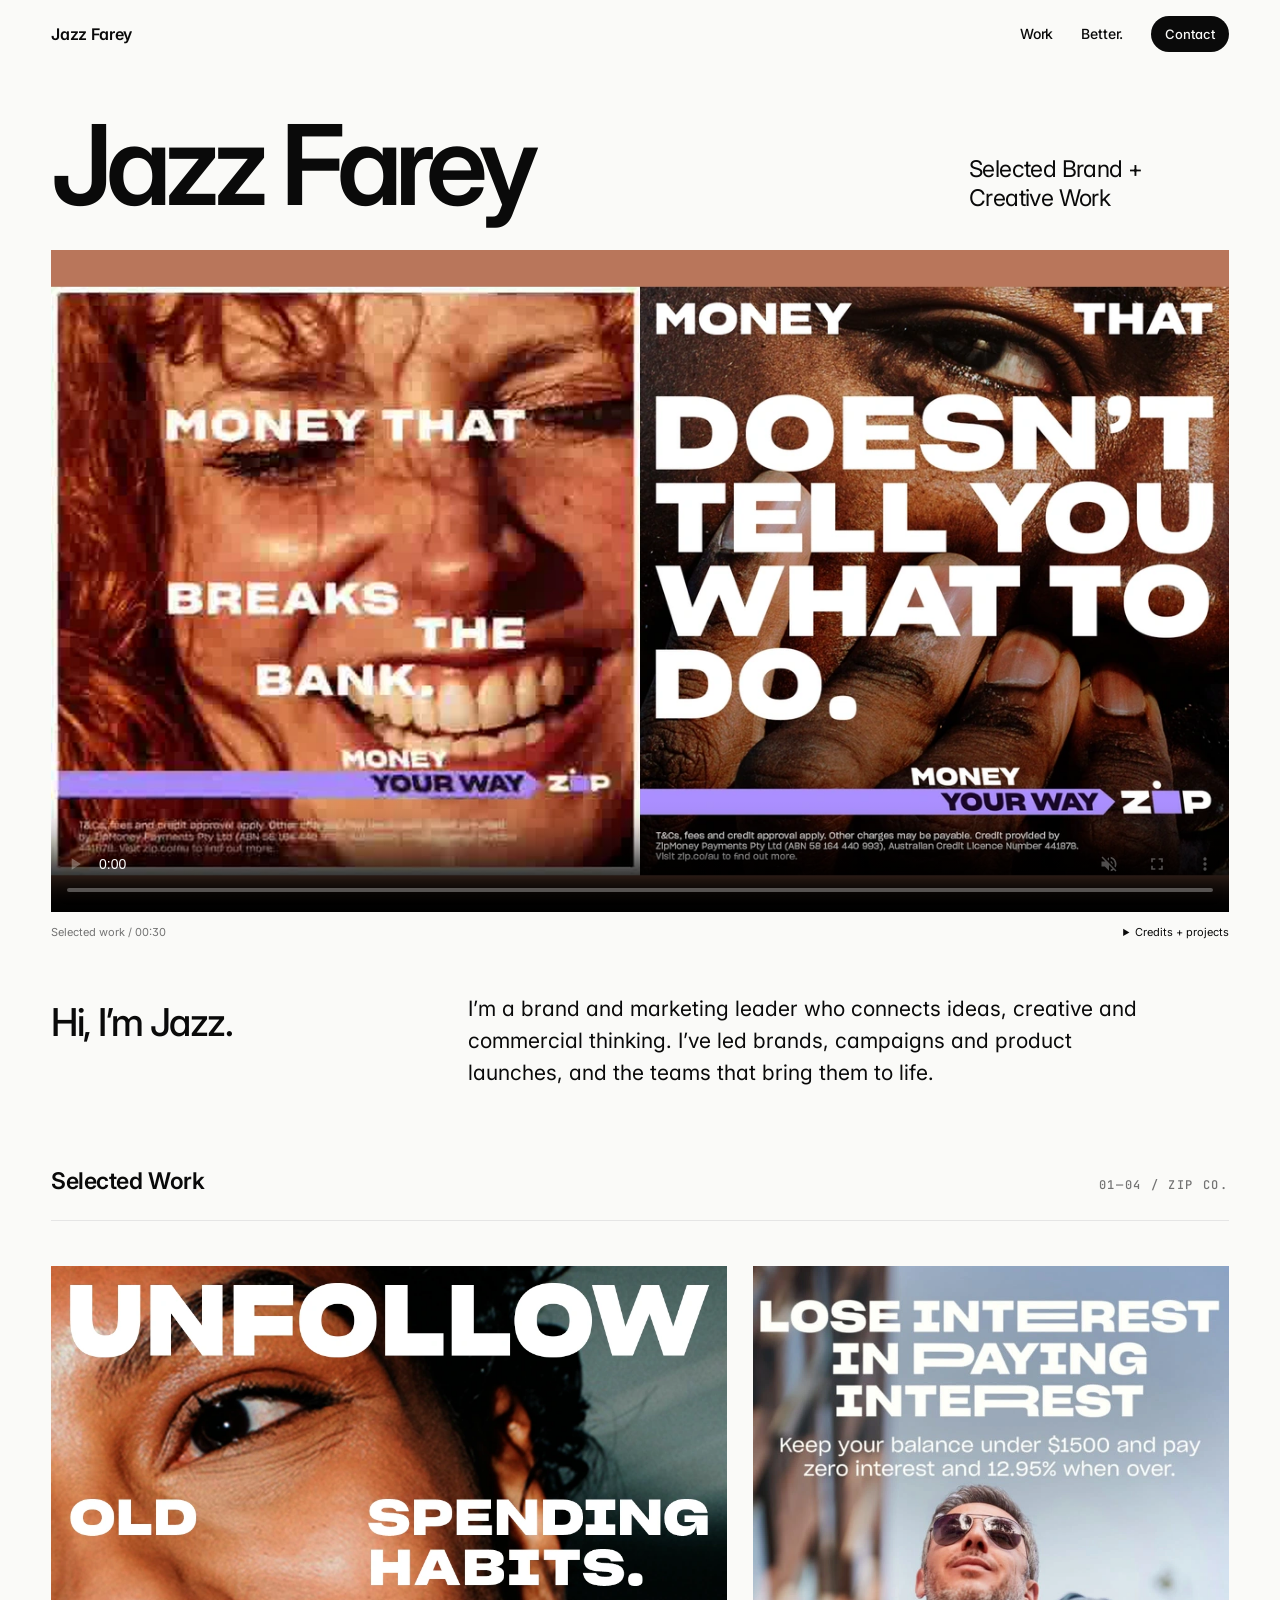
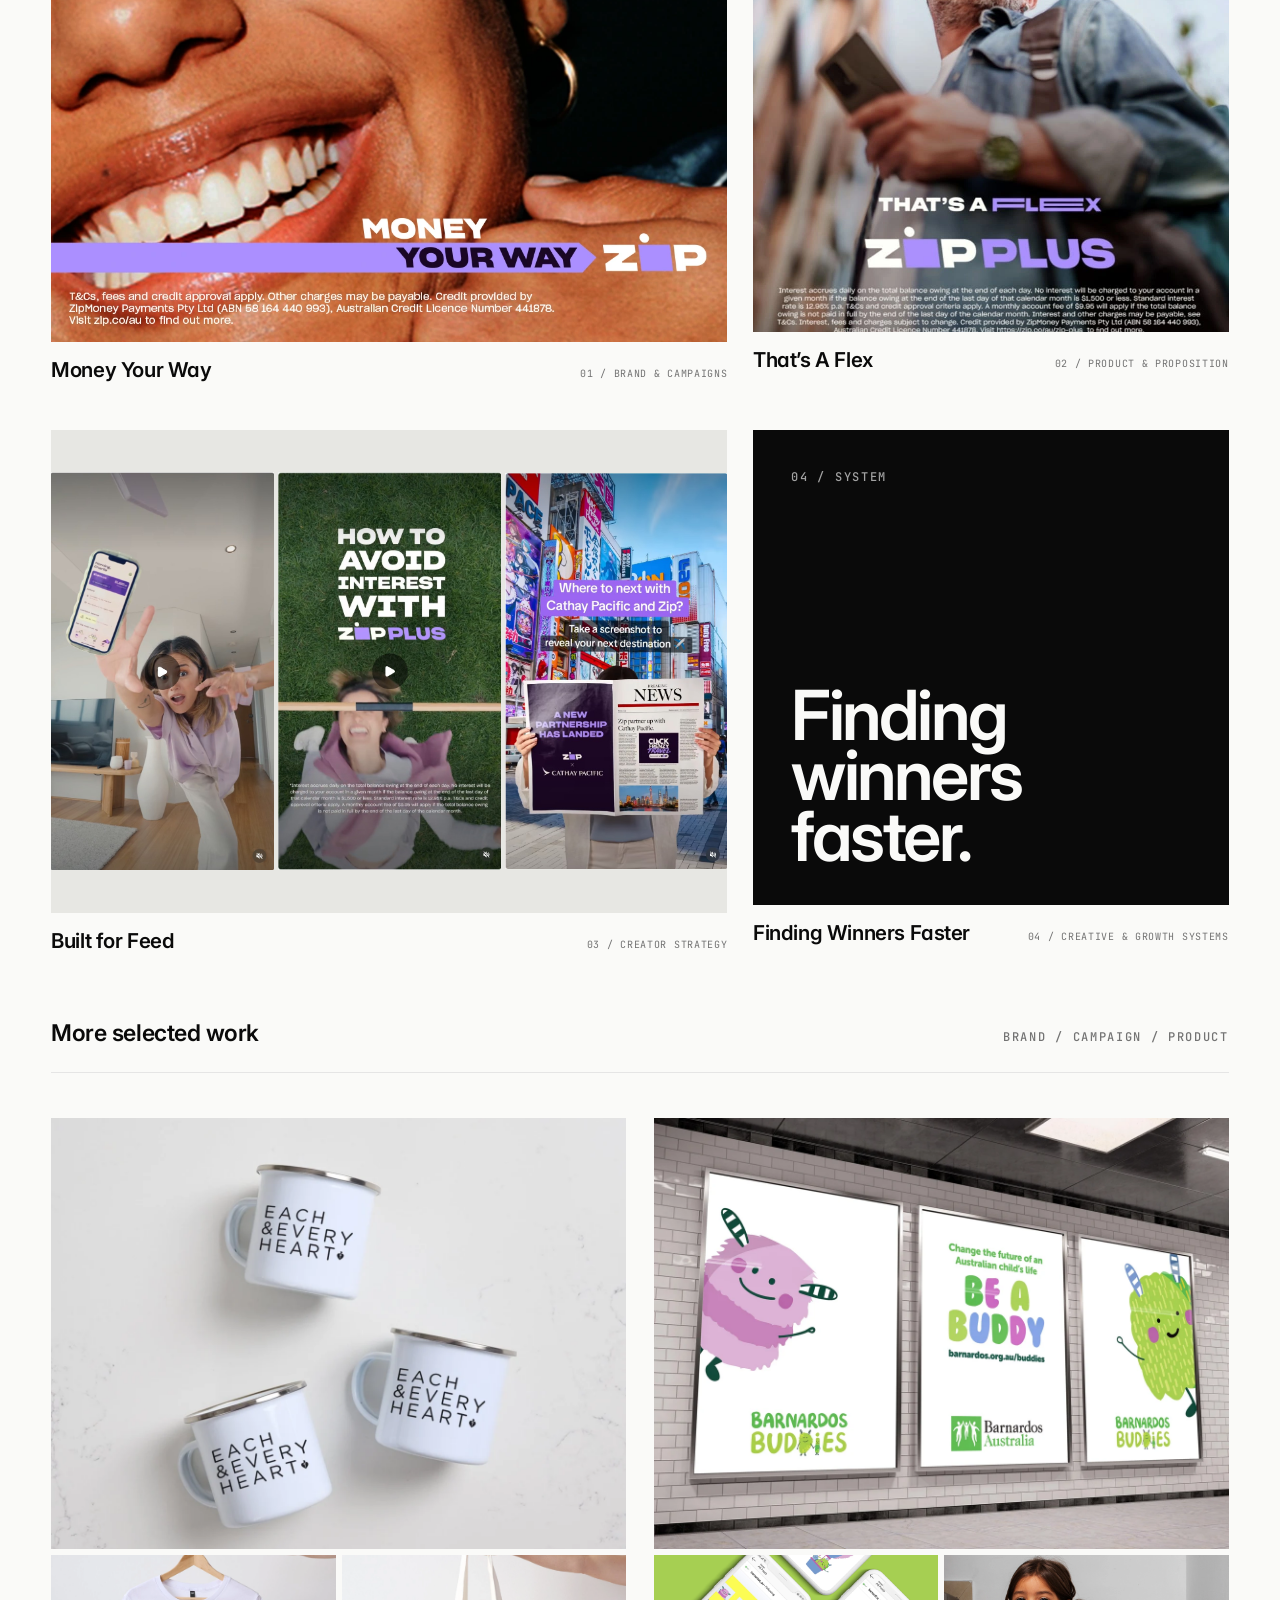
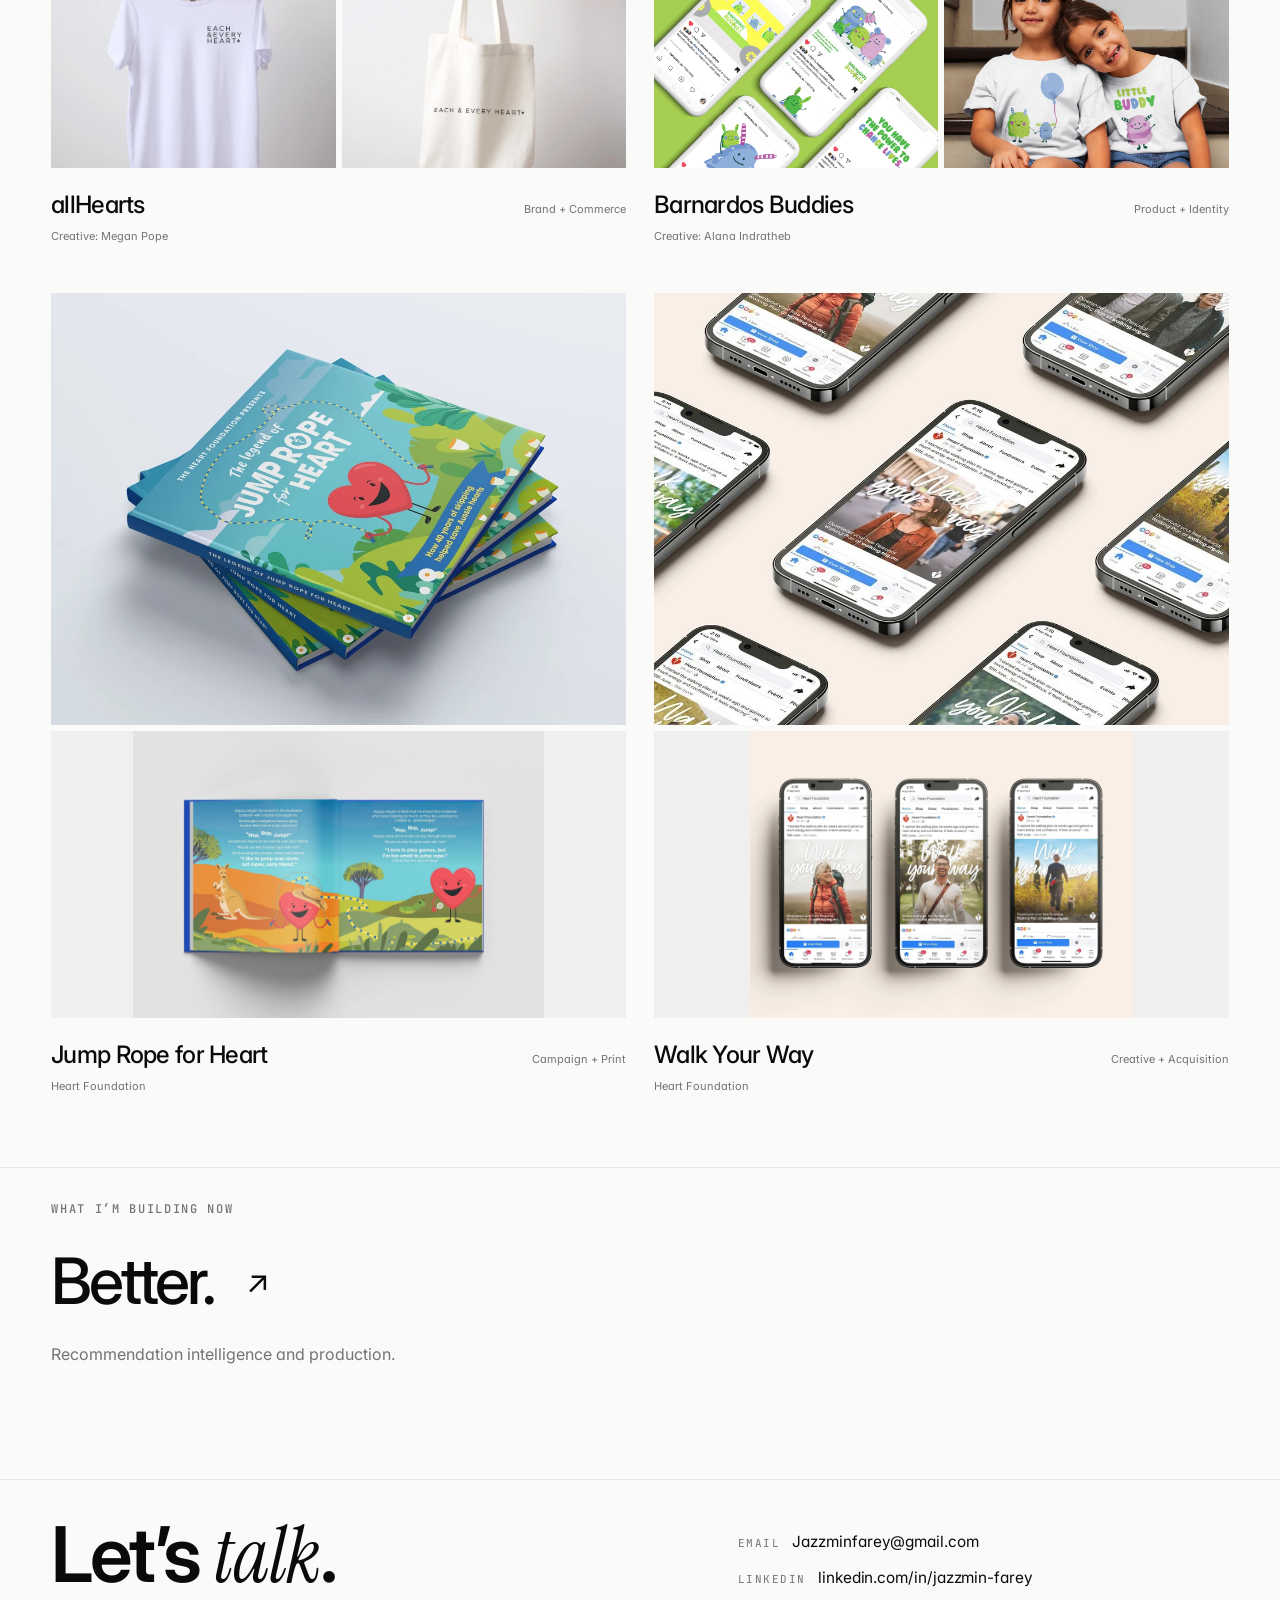
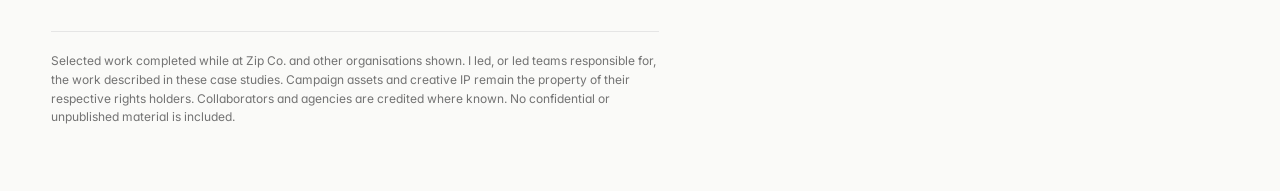
==== index.html @ b61ff28a "Restore image-rich portfolio and complete 30-cut creative reel" ====
<!DOCTYPE html>

<html lang="en">
<head>
<meta charset="utf-8"/>
<meta content="width=device-width, initial-scale=1" name="viewport"/>
<title>Jazz Farey · Selected Brand &amp; Creative Work</title>
<meta content="Selected work across brand, campaigns, creative and growth. Ideas, systems and economics, with product and proposition thinking at the centre." name="description"/>
<meta content="#FAFAF8" name="theme-color"/>
<!-- Open Graph / social sharing -->
<meta content="website" property="og:type"/>
<meta content="Jazz Farey · Selected Brand &amp; Creative Work" property="og:title"/>
<meta content="Selected work across brand, campaigns, creative and growth. Ideas, systems and economics, with product and proposition thinking at the centre." property="og:description"/>
<meta content="https://jazzminfarey.github.io/selected/Assets/social-preview.png" property="og:image"/>
<meta content="1200" property="og:image:width"/>
<meta content="630" property="og:image:height"/>
<meta content="Jazz Farey — Selected Brand + Creative Work. Ideas, systems and economics." property="og:image:alt"/>
<meta content="https://jazzminfarey.github.io/selected/" property="og:url"/>
<link href="https://jazzminfarey.github.io/selected/" rel="canonical"/>
<meta content="summary_large_image" name="twitter:card"/>
<meta content="Jazz Farey · Selected Brand &amp; Creative Work" name="twitter:title"/>
<meta content="Selected work across brand, campaigns, creative and growth. Ideas, systems and economics, with product and proposition thinking at the centre." name="twitter:description"/>
<meta content="https://jazzminfarey.github.io/selected/Assets/social-preview.png" name="twitter:image"/>
<!-- Favicon: minimal black dot, matches the hero dot above the name -->
<link href="data:image/svg+xml,%3Csvg xmlns='http://www.w3.org/2000/svg' viewBox='0 0 100 100'%3E%3Ccircle cx='50' cy='50' r='40' fill='%230A0A0A'/%3E%3C/svg%3E" rel="icon" type="image/svg+xml"/>
<link href="https://fonts.googleapis.com" rel="preconnect"/>
<link crossorigin="" href="https://fonts.gstatic.com" rel="preconnect"/>
<link href="styles/main.css" rel="stylesheet"/>
<link href="styles/home.css" rel="stylesheet"/>
</head>
<body class="home">
<a class="skip-link" href="#main">Skip to content</a>
<header class="nav" role="banner">
<div class="nav-inner">
<a aria-label="Jazz Farey home" class="brand" href="index.html">Jazz Farey</a>
<nav aria-label="Primary" class="nav-links">
<a href="index.html#work">Work</a>
<a href="index.html#building">Better.</a>
<a class="nav-cta" href="index.html#contact">Contact</a>
</nav>
</div>
</header>
<main id="main">
<!-- Identity, followed immediately by the campaign reel. -->
<section class="home-hero wrap">
<h1>Jazz Farey</h1>
<div class="home-intro">
<h2>Selected Brand + Creative Work</h2>
</div>
</section>
<section aria-label="Selected work showreel" class="motion-feature wrap">
<div class="reel-column"><video aria-describedby="reel-description" aria-label="Jazz Farey — 30-second brand and creative showreel" class="showreel" controls="" muted="" playsinline="" poster="Assets/reel/poster.webp" preload="metadata">
<source src="Assets/reel/jazz-farey-showreel.mp4" type="video/mp4"/>
<a href="Assets/reel/jazz-farey-showreel.mp4">Watch the showreel</a>
</video><div class="reel-foot"><span>Selected work / 00:30</span><details><summary>Credits + projects</summary><p id="reel-description">Zip: Money Your Way, That’s A Flex and creator work. allHearts. Barnardos Buddies. Jump Rope for Heart. Walk Your Way.</p><p>Zip / VML Australia / motion design and animation: Robert Pregardt-Paur. Additional Flex campaign source: Taylor Aranki. allHearts creative: Megan Pope. Barnardos Buddies creative: Alana Indratheb. Jump Rope and Walk Your Way: Heart Foundation teams.</p><p>My contribution varies by project, from leading the work and teams to supporting creative direction and production. </p></details></div></div>
</section><section aria-labelledby="about-title" class="about-short wrap"><h2 id="about-title">Hi, I’m Jazz.</h2><p>I’m a brand and marketing leader who connects ideas, creative and commercial thinking. I’ve led brands, campaigns and product launches, and the teams that bring them to life.</p></section>
<!-- ============== WORK SHOWCASE ============== -->
<section class="wrap section" id="work">
<div class="section-head reveal">
<h2>Selected Work</h2>
<span class="t-mono">01—04 / Zip Co.</span>
</div>
<div class="showcase">
<a aria-label="Money Your Way · case study" class="proj reveal span-7 money-tile" href="money-your-way.html">
<div class="proj-image"><img alt="Unfollow old spending habits — Money Your Way campaign" height="1080" loading="lazy" src="Assets/drive/money-0.webp" width="1080"/></div>
<div class="proj-foot">
<span class="t">Money Your Way</span>
<span class="meta">01 / Brand &amp; Campaigns</span>
</div>
</a>
<a aria-label="That's A Flex · case study" class="proj reveal span-5 flex-tile" href="thats-a-flex.html" style="--proj-pos: center 25%">
<div class="proj-image"><img alt="Lose interest in paying interest — That’s A Flex campaign" height="1367" loading="lazy" src="Assets/drive/flex-interest.webp" width="968"/></div>
<div class="proj-foot">
<span class="t">That’s A Flex</span>
<span class="meta">02 / Product &amp; Proposition</span>
</div>
</a>
<a aria-label="Built for Feed · case study" class="proj reveal span-7 feed-tile" href="built-for-feed.html">
<div class="proj-image creator-panels"><img src="Assets/Feed/1.jpg" alt="Zip creator demonstrates the app" loading="lazy" width="672" height="1201"/><img src="Assets/Feed/2.jpg" alt="Zip Plus creator campaign: how to avoid interest" loading="lazy" width="675" height="1206"/><img src="Assets/Feed/4.jpg" alt="Zip and Cathay Pacific creator travel campaign" loading="lazy" width="675" height="1201"/></div>
<div class="proj-foot">
<span class="t">Built for Feed</span>
<span class="meta">03 / Creator Strategy</span>
</div>
</a>
<a aria-label="Finding Winners Faster · case study" class="proj reveal span-5 system-tile" href="finding-winners-faster.html">
<div class="proj-image">
<div class="proj-typo">
<div class="t-mono" style="color:var(--muted-soft)">04 / System</div>
<div class="bigword">Finding<br/>winners<br/>faster.</div>

</div>
</div>
<div class="proj-foot">
<span class="t">Finding Winners Faster</span>
<span class="meta">04 / Creative &amp; Growth Systems</span>
</div>
</a>
</div>
</section>
<section aria-labelledby="earlier-title" class="earlier-work wrap"><div class="section-head"><h2 id="earlier-title">More selected work</h2><span class="t-mono">Brand / Campaign / Product</span></div><div class="earlier-grid"><article class="visual-work"><div class="earlier-image"><img alt="allHearts campaign work" height="1200" loading="lazy" src="Assets/work/allhearts.webp" width="1200"/></div><div class="supporting-work"><img src="Assets/earlier/allheartsecommerce-0.webp" alt="allHearts Every Heart shirt" loading="lazy" width="1417" height="1417"/><img src="Assets/earlier/allheartsecommerce-2.webp" alt="allHearts Every Heart tote" loading="lazy" width="1417" height="1417"/></div><div class="work-label"><h3>allHearts</h3><span>Brand + Commerce</span></div><p class="work-credit">Creative: Megan Pope</p></article><article class="visual-work"><div class="earlier-image"><img alt="Barnardos Buddies campaign work" height="900" loading="lazy" src="Assets/work/barnardos.webp" width="1200"/></div><div class="supporting-work"><img src="Assets/earlier/barnardosbuddies-1.webp" alt="Barnardos Buddies social campaign" loading="lazy" width="1800" height="1350"/><img src="Assets/earlier/barnardosbuddies-2.webp" alt="Barnardos Buddies campaign shirts" loading="lazy" width="1800" height="1350"/></div><div class="work-label"><h3>Barnardos Buddies</h3><span>Product + Identity</span></div><p class="work-credit">Creative: Alana Indratheb</p></article><article class="visual-work"><div class="earlier-image"><img alt="Jump Rope for Heart campaign work" height="840" loading="lazy" src="Assets/work/jump-rope.webp" width="1200"/></div><div class="supporting-work"><img src="Assets/earlier/death-by-xoko-65a7m-2.webp" alt="Jump Rope for Heart illustrated book spread" loading="lazy" width="1800" height="1260"/></div><div class="work-label"><h3>Jump Rope for Heart</h3><span>Campaign + Print</span></div><p class="work-credit">Heart Foundation</p></article><article class="visual-work"><div class="earlier-image"><img alt="Walk Your Way campaign work" height="750" loading="lazy" src="Assets/work/walk-your-way.webp" width="1000"/></div><div class="supporting-work"><img src="Assets/earlier/walkyourway-1.webp" alt="Walk Your Way social campaign executions" loading="lazy" width="1800" height="1350"/></div><div class="work-label"><h3>Walk Your Way</h3><span>Creative + Acquisition</span></div><p class="work-credit">Heart Foundation</p></article></div></section>
<section aria-labelledby="building-title" class="building-section wrap" id="building">
<p class="t-mono">What I’m building now</p>
<a href="better.html"><h2 id="building-title">Better.</h2><span aria-hidden="true">↗</span></a>
<p>Recommendation intelligence and production.</p>
</section>
</main>
<!-- ============== CONTACT ============== -->
<section class="contact wrap" id="contact">
<div class="contact-grid reveal">
<h2 class="contact-heading">Let’s <em class="serif">talk</em>.</h2>
<div>
<ul class="contact-links">
<li><span class="label">Email</span><a href="mailto:Jazzminfarey@gmail.com">Jazzminfarey@gmail.com</a></li>
<li><span class="label">LinkedIn</span><a href="https://www.linkedin.com/in/jazzmin-farey/" rel="noopener" target="_blank">linkedin.com/in/jazzmin-farey</a></li>
</ul>
</div>
</div>
<p class="contact-disclaimer">Selected work completed while at Zip Co. and other organisations shown. I led, or led teams responsible for, the work described in these case studies. Campaign assets and creative IP remain the property of their respective rights holders. Collaborators and agencies are credited where known. No confidential or unpublished material is included.</p>
</section>
<script defer="" src="scripts/main.js"></script>
<script defer="" src="scripts/home.js"></script>
</body>
</html>
---- styles/main.css ----
/* =========================================================
   JAZZ — SELECTED BRAND & CREATIVE WORK
   Style: Swiss Modernism 2.0 (B&W, asymmetric, mathematical)
   ========================================================= */

@import url('https://fonts.googleapis.com/css2?family=Inter:wght@300;400;500;600;700;800;900&family=Instrument+Serif:ital@0;1&family=JetBrains+Mono:wght@400;500&display=swap');

/* ----- TOKENS ----- */
:root {
  /* color — pure B&W system */
  --paper:        #FAFAF8;
  --ink:          #0A0A0A;
  --ink-soft:     #1F1F1F;
  --muted:        #737373;
  --muted-soft:   #A3A3A3;
  --hairline:     #0A0A0A;
  --divider:      #E5E5E5;
  --surface:      #F5F5F3;

  /* type */
  --sans: 'Inter', ui-sans-serif, system-ui, sans-serif;
  --serif: 'Instrument Serif', 'Times New Roman', serif;
  --mono: 'JetBrains Mono', ui-monospace, monospace;

  /* sizing — mathematical 8px base */
  --max:    1440px;
  --gutter: clamp(20px, 4vw, 56px);
  --section: clamp(56px, 8vw, 120px);
  --section-tight: clamp(36px, 5vw, 80px);

  /* type scale */
  --t-hero:  clamp(60px, 10vw, 176px);
  --t-h1:    clamp(44px, 6.5vw, 112px);
  --t-h2:    clamp(28px, 3.6vw, 56px);
  --t-h3:    clamp(20px, 1.8vw, 28px);
  --t-lead:  clamp(18px, 1.4vw, 22px);
  --t-body:  16px;
  --t-cap:   12px;

  /* motion */
  --ease: cubic-bezier(0.22, 1, 0.36, 1);
  --t-fast: 180ms;
  --t-med: 280ms;
}

/* ----- RESET ----- */
*, *::before, *::after { box-sizing: border-box; }
* { margin: 0; }
html { -webkit-text-size-adjust: 100%; scroll-behavior: smooth; }
@media (prefers-reduced-motion: reduce) { html { scroll-behavior: auto; } }
body {
  font-family: var(--sans);
  font-size: var(--t-body);
  line-height: 1.55;
  color: var(--ink);
  background: var(--paper);
  -webkit-font-smoothing: antialiased;
  text-rendering: optimizeLegibility;
  font-feature-settings: "ss01", "cv11";
  animation: pageFadeIn 380ms var(--ease) both;
}
@keyframes pageFadeIn {
  from { opacity: 0; transform: translateY(4px); }
  to   { opacity: 1; transform: none; }
}
/* Outbound page transition — applied by JS on internal nav clicks */
body.is-leaving { animation: pageFadeOut 220ms var(--ease) forwards; }
@keyframes pageFadeOut {
  from { opacity: 1; transform: translateY(0); }
  to   { opacity: 0; transform: translateY(-4px); }
}
/* Cross-document View Transitions for browsers that support it (Chrome/Edge).
   Browsers without support fall back to the JS-triggered .is-leaving class. */
@view-transition { navigation: auto; }
@media (prefers-reduced-motion: reduce) {
  body, body.is-leaving { animation: none; }
}

/* Skip to main — keyboard-only, slides into view on focus */
.skip-link {
  position: fixed;
  top: 8px;
  left: 8px;
  z-index: 200;
  background: var(--ink);
  color: var(--paper);
  padding: 10px 14px;
  font-family: var(--mono);
  font-size: 11px;
  letter-spacing: 0.14em;
  text-transform: uppercase;
  border-radius: 6px;
  transform: translateY(-150%);
  transition: transform var(--t-fast) var(--ease);
}
.skip-link:focus-visible { transform: translateY(0); outline: 0; }
img, video, picture { display: block; max-width: 100%; height: auto; }
a { color: inherit; text-decoration: none; }
button { font: inherit; color: inherit; background: none; border: 0; cursor: pointer; }
::selection { background: var(--ink); color: var(--paper); }

/* ----- LAYOUT ----- */
.wrap { max-width: var(--max); margin: 0 auto; padding-inline: var(--gutter); }
.section { padding-block: var(--section); }
.section-sm { padding-block: var(--section-tight); }

.grid12 { display: grid; grid-template-columns: repeat(12, 1fr); gap: clamp(16px, 2vw, 32px); }
@media (max-width: 760px) { .grid12 { grid-template-columns: repeat(6, 1fr); } }

/* ----- TYPE ----- */
.t-hero {
  font-size: var(--t-hero);
  line-height: 0.86;
  letter-spacing: -0.045em;
  font-weight: 600;
  color: var(--ink);
}
.t-h1 {
  font-size: var(--t-h1);
  line-height: 0.9;
  letter-spacing: -0.04em;
  font-weight: 600;
}
.t-h2 {
  font-size: var(--t-h2);
  line-height: 1;
  letter-spacing: -0.03em;
  font-weight: 600;
}
.t-h3 {
  font-size: var(--t-h3);
  line-height: 1.2;
  letter-spacing: -0.02em;
  font-weight: 600;
}
.t-lead {
  font-size: var(--t-lead);
  line-height: 1.45;
  letter-spacing: -0.01em;
  font-weight: 400;
  color: var(--ink-soft);
  max-width: 32ch;
}
.t-body { font-size: var(--t-body); line-height: 1.55; color: var(--ink-soft); }
.t-body-lg { font-size: 18px; line-height: 1.5; color: var(--ink-soft); max-width: 56ch; }
.t-mono {
  font-family: var(--mono);
  font-size: var(--t-cap);
  text-transform: uppercase;
  letter-spacing: 0.14em;
  font-weight: 500;
  color: var(--muted);
}

/* italic class — used sparingly for actual emphasis */
em.serif, .t-italic {
  font-family: var(--serif);
  font-style: italic;
  font-weight: 400;
  letter-spacing: -0.005em;
  color: inherit;
}

.muted { color: var(--muted); }
.ink   { color: var(--ink); }

/* ----- TOP NAV ----- */
.nav {
  position: fixed; top: 0; left: 0; right: 0;
  z-index: 100;
  padding-block: 16px;
  background: color-mix(in oklab, var(--paper) 88%, transparent);
  backdrop-filter: saturate(140%) blur(8px);
  -webkit-backdrop-filter: saturate(140%) blur(8px);
  border-bottom: 1px solid transparent;
  transition: border-color var(--t-fast) var(--ease);
}
.nav.is-scrolled { border-bottom-color: var(--divider); }
.nav-inner {
  display: flex; align-items: center; justify-content: space-between;
  max-width: var(--max);
  margin: 0 auto;
  padding-inline: var(--gutter);
}
.brand {
  font-family: var(--sans);
  font-weight: 600;
  font-size: 16px;
  letter-spacing: -0.02em;
}
.nav-links { display: flex; gap: 28px; align-items: center; }
.nav-links a {
  font-size: 14px;
  font-weight: 500;
  letter-spacing: -0.01em;
  position: relative;
  padding-block: 4px;
  color: var(--ink);
}
.nav-links a::after {
  content: ""; position: absolute; left: 0; right: 0; bottom: 0;
  height: 1px; background: var(--ink);
  transform: scaleX(0); transform-origin: left;
  transition: transform var(--t-fast) var(--ease);
}
.nav-links a:hover::after,
.nav-links a[aria-current="page"]::after { transform: scaleX(1); }
.nav-links .nav-cta {
  font-family: var(--sans);
  font-size: 13px;
  font-weight: 500;
  letter-spacing: -0.005em;
  text-transform: none;
  background: var(--ink);
  color: var(--paper);
  border: 0;
  padding: 8px 14px;
  border-radius: 999px;
  transition: background var(--t-fast) var(--ease), transform var(--t-fast) var(--ease);
}
.nav-cta:hover { background: var(--ink-soft); transform: translateY(-1px); }
.nav-cta::after { display: none; }

@media (max-width: 760px) {
  .nav { padding-block: 12px; }
  .nav-inner { padding-inline: 16px; }
  .brand { font-size: 14px; }
  .nav-links {
    gap: 12px 14px;
    flex-wrap: wrap;
    justify-content: flex-end;
  }
  .nav-links a:not(.nav-cta) {
    font-size: 12px;
    padding-block: 2px;
  }
  .nav-cta { padding: 6px 12px; font-size: 12px; }
}

/* ----- HOMEPAGE HERO — centered, identity-led ----- */
.hero-centered {
  position: relative;
  min-height: 82vh;
  display: flex;
  flex-direction: column;
  align-items: center;
  padding-inline: var(--gutter);
  padding-top: clamp(120px, 18vh, 180px);
  padding-bottom: clamp(28px, 4vw, 48px);
  text-align: center;
  max-width: var(--max);
  margin: 0 auto;
}
.hero-scroll-cue {
  /* Sits naturally at the bottom of the hero column — never overlaps copy. */
  margin-top: clamp(40px, 6vw, 72px);
  font-family: var(--mono);
  font-size: 10px;
  letter-spacing: 0.2em;
  text-transform: uppercase;
  color: var(--muted);
  display: flex;
  flex-direction: column;
  align-items: center;
  gap: 8px;
  text-decoration: none;
  cursor: pointer;
  padding: 8px 12px;
  transition: color var(--t-fast) var(--ease);
}
.hero-scroll-cue:hover { color: var(--ink); }
.hero-scroll-cue::after {
  content: "";
  width: 1px;
  height: 26px;
  background: var(--ink);
  opacity: 0.35;
  animation: scroll-pulse 1.8s ease-in-out infinite;
  transform-origin: top;
}
.hero-scroll-cue:hover::after { animation-duration: 1.2s; opacity: 0.55; }
@keyframes scroll-pulse {
  0%, 100% { transform: scaleY(0.35); opacity: 0.2; }
  50% { transform: scaleY(1); opacity: 0.5; }
}
@media (prefers-reduced-motion: reduce) {
  .hero-scroll-cue::after { animation: none; transform: scaleY(0.6); }
}
.hero-name-block {
  flex: 1;
  width: 100%;
  display: flex;
  flex-direction: column;
  align-items: center;
  justify-content: center;
}
.hero-dot {
  width: 8px; height: 8px;
  background: var(--ink);
  border-radius: 999px;
  margin-bottom: clamp(20px, 3vw, 32px);
  animation: dot-breathe 3.4s ease-in-out infinite;
}
@keyframes dot-breathe {
  0%, 100% { transform: scale(1); opacity: 1; }
  50%      { transform: scale(1.45); opacity: 0.55; }
}
@media (prefers-reduced-motion: reduce) {
  .hero-dot { animation: none; }
}
.hero-name {
  font-size: clamp(56px, 16vw, 280px);
  line-height: 0.86;
  letter-spacing: -0.05em;
  font-weight: 600;
  color: var(--ink);
  width: 100%;
}
.hero-copy {
  width: 100%;
  max-width: 44ch;
  margin: clamp(28px, 5vw, 56px) auto 0;
  display: flex;
  flex-direction: column;
  gap: 0.55em;
}
.hero-copy p {
  font-size: clamp(17px, 1.4vw, 20px);
  line-height: 1.5;
  color: var(--ink-soft);
  font-weight: 400;
  letter-spacing: -0.005em;
}
.hero-copy em.serif {
  font-family: var(--serif);
  font-style: italic;
  font-weight: 400;
  letter-spacing: 0;
  color: var(--ink);
}

/* ----- WORK SHOWCASE (asymmetric, deliberate spans) ----- */
.section-head {
  display: flex;
  align-items: baseline;
  justify-content: space-between;
  gap: 24px;
  padding-bottom: 20px;
  border-bottom: 1px solid var(--divider);
  margin-bottom: clamp(28px, 3.5vw, 48px);
}
.section-head h2 {
  font-size: var(--t-h3);
  font-weight: 600;
  letter-spacing: -0.02em;
}

.showcase {
  display: grid;
  grid-template-columns: repeat(12, 1fr);
  gap: clamp(28px, 3.5vw, 56px) clamp(16px, 2vw, 32px);
}
.showcase .proj { grid-column: span 12; }
@media (min-width: 760px) {
  .showcase .proj.span-7 { grid-column: span 7; }
  .showcase .proj.span-5 { grid-column: span 5; }
}

.proj {
  display: block;
  text-decoration: none;
  color: inherit;
}
.proj-image {
  /* Standardised container: landscape 4/3 — keeps the showcase grid uniform
     and reads as deliberate editorial composition. Per-card escape hatches
     via --proj-aspect, --proj-fit, --proj-pos on the .proj element for cards
     whose source ratio would otherwise crop critical edge content. */
  display: block;
  width: 100%;
  overflow: hidden;
  position: relative;
  aspect-ratio: var(--proj-aspect, 4 / 3);
  background: var(--surface); /* LQIP / letterbox tone */
}
.proj-image img {
  display: block;
  width: 100%;
  height: 100%;
  object-fit: var(--proj-fit, cover);
  object-position: var(--proj-pos, center);
  transition: transform 600ms var(--ease), filter 600ms var(--ease);
}
.proj:hover .proj-image img,
.proj:focus-visible .proj-image img {
  transform: scale(1.04);
  filter: brightness(0.96);
}

/* typographic block when no image (used for Finding Winners) */
.proj-typo {
  width: 100%;
  height: 100%;
  background: var(--ink);
  color: var(--paper);
  padding: clamp(28px, 3vw, 56px);
  display: flex;
  flex-direction: column;
  justify-content: space-between;
  position: relative;
  overflow: hidden;
}
.proj-typo .bigword {
  font-size: clamp(40px, 7vw, 128px);
  line-height: 0.88;
  letter-spacing: -0.04em;
  font-weight: 600;
  color: var(--paper);
  transition: transform 600ms var(--ease);
}
.proj-typo .stat {
  font-family: var(--mono);
  font-size: 12px;
  letter-spacing: 0.14em;
  text-transform: uppercase;
  color: var(--muted-soft);
  transition: color 400ms var(--ease);
}
.proj:hover .proj-typo .bigword,
.proj:focus-visible .proj-typo .bigword { transform: translateY(-6px); }
.proj:hover .proj-typo .stat,
.proj:focus-visible .proj-typo .stat { color: var(--paper); }

.proj-foot {
  margin-top: clamp(14px, 1.4vw, 20px);
  display: flex;
  align-items: baseline;
  justify-content: space-between;
  gap: 16px;
}
.proj-foot .t {
  font-size: clamp(18px, 1.6vw, 24px);
  font-weight: 600;
  letter-spacing: -0.02em;
  line-height: 1.15;
  display: inline-flex;
  align-items: baseline;
  gap: 10px;
  transition: transform 320ms var(--ease);
}
.proj-foot .t::after {
  content: "\2192"; /* → */
  display: inline-block;
  font-weight: 400;
  opacity: 0;
  transform: translateX(-6px);
  transition: opacity 320ms var(--ease), transform 320ms var(--ease);
}
.proj:hover .proj-foot .t,
.proj:focus-visible .proj-foot .t { transform: translateX(2px); }
.proj:hover .proj-foot .t::after,
.proj:focus-visible .proj-foot .t::after { opacity: 1; transform: translateX(0); }
.proj-foot .meta { font-family: var(--mono); font-size: 11px; text-transform: uppercase; letter-spacing: 0.14em; color: var(--muted); }

/* ----- BELIEFS ----- */
.beliefs {
  border-top: 1px solid var(--divider);
  list-style: none;
  padding: 0;
}
.belief {
  display: grid;
  grid-template-columns: 64px 1fr;
  gap: clamp(16px, 3vw, 40px);
  padding: clamp(24px, 3vw, 40px) 0;
  border-bottom: 1px solid var(--divider);
  align-items: baseline;
}
.belief .n {
  font-family: var(--mono);
  font-size: 12px;
  letter-spacing: 0.14em;
  color: var(--muted);
  padding-top: 6px;
}
.belief p {
  font-size: clamp(22px, 3vw, 40px);
  line-height: 1.15;
  letter-spacing: -0.025em;
  font-weight: 500;
  color: var(--ink);
  max-width: 24ch;
}
.belief p em {
  font-family: var(--serif);
  font-style: italic;
  font-weight: 400;
}

/* ----- CALLOUT (Better.) ----- */
.callout {
  border-top: 1px solid var(--divider);
  border-bottom: 1px solid var(--divider);
  padding-block: clamp(48px, 7vw, 96px);
  display: grid;
  gap: clamp(24px, 4vw, 56px);
  grid-template-columns: 1fr;
  align-items: end;
}
@media (min-width: 900px) {
  .callout { grid-template-columns: 1.1fr 1fr; }
}
.callout h3 {
  font-size: clamp(48px, 7vw, 120px);
  letter-spacing: -0.045em;
  font-weight: 600;
  line-height: 0.88;
}
.callout p { font-size: clamp(17px, 1.4vw, 20px); line-height: 1.45; color: var(--ink-soft); max-width: 38ch; }

/* ----- CHIPS / CAPABILITIES ----- */
.chip-row { display: flex; flex-wrap: wrap; gap: 8px 10px; }
.chip {
  font-family: var(--mono);
  font-size: 12px;
  text-transform: uppercase;
  letter-spacing: 0.12em;
  padding: 8px 14px;
  border: 1px solid var(--ink);
  border-radius: 999px;
  background: transparent;
  transition: background var(--t-fast) var(--ease), color var(--t-fast) var(--ease);
}
.chip:hover { background: var(--ink); color: var(--paper); }

/* ----- CONTACT (replaces heavy footer grid) ----- */
.contact {
  border-top: 1px solid var(--divider);
  padding-block: clamp(40px, 5vw, 72px);
  margin-top: clamp(40px, 6vw, 64px);
}
.contact-grid {
  display: grid;
  grid-template-columns: 1fr;
  gap: clamp(28px, 4vw, 48px);
}
@media (min-width: 900px) {
  .contact-grid { grid-template-columns: minmax(0, 1.3fr) minmax(0, 1fr); align-items: end; }
}
.contact-heading {
  font-size: clamp(40px, 6vw, 88px);
  font-weight: 600;
  letter-spacing: -0.04em;
  line-height: 0.92;
  color: var(--ink);
}
.contact-heading em.serif {
  font-family: var(--serif);
  font-style: italic;
  font-weight: 400;
  letter-spacing: -0.01em;
}
.contact-body {
  font-size: clamp(16px, 1.4vw, 19px);
  line-height: 1.5;
  color: var(--ink-soft);
  max-width: 38ch;
  margin-bottom: clamp(20px, 2.5vw, 28px);
}
.contact-links {
  list-style: none;
  padding: 0;
  display: grid;
  gap: 8px;
}
.contact-links a {
  font-size: clamp(15px, 1.2vw, 17px);
  letter-spacing: -0.005em;
  color: var(--ink);
  display: inline-block;
  padding-block: 2px;
  position: relative;
}
.contact-links a::after {
  content: ""; position: absolute; left: 0; right: 0; bottom: 0;
  height: 1px; background: currentColor;
  transform: scaleX(0); transform-origin: left;
  transition: transform var(--t-fast) var(--ease);
}
.contact-links a:hover::after { transform: scaleX(1); }
.contact-links .label {
  font-family: var(--mono);
  font-size: 11px;
  text-transform: uppercase;
  letter-spacing: 0.14em;
  color: var(--muted);
  margin-right: 12px;
}
.contact-disclaimer {
  margin-top: clamp(28px, 4vw, 40px);
  padding-top: 20px;
  border-top: 1px solid var(--divider);
  font-size: 12px;
  line-height: 1.55;
  color: var(--muted);
  max-width: 76ch;
}
.contact-bottom {
  margin-top: 24px;
  display: flex; justify-content: space-between; gap: 16px; flex-wrap: wrap;
  font-family: var(--mono); font-size: 11px; text-transform: uppercase; letter-spacing: 0.14em;
  color: var(--muted);
}

/* ----- FOOTER (legacy - kept for any straggler pages) ----- */
.footer {
  border-top: 1px solid var(--divider);
  padding-block: clamp(56px, 8vw, 96px);
  margin-top: clamp(64px, 10vw, 128px);
}
.footer-big {
  font-size: clamp(48px, 9vw, 160px);
  font-weight: 600;
  letter-spacing: -0.045em;
  line-height: 0.86;
  margin-bottom: clamp(40px, 6vw, 72px);
}
.footer-big a {
  display: inline-block;
  position: relative;
}
.footer-big a::after {
  content: "";
  position: absolute;
  left: 0; right: 0; bottom: -4px;
  height: 2px;
  background: var(--ink);
  transform: scaleX(0); transform-origin: left;
  transition: transform 400ms var(--ease);
}
.footer-big a:hover::after { transform: scaleX(1); }
.footer-grid {
  display: grid;
  gap: 32px 24px;
  grid-template-columns: 1fr;
}
@media (min-width: 760px) { .footer-grid { grid-template-columns: repeat(4, 1fr); } }
.footer h4 {
  font-family: var(--mono); font-size: 11px; text-transform: uppercase; letter-spacing: 0.16em;
  color: var(--muted); margin-bottom: 12px; font-weight: 500;
}
.footer ul { list-style: none; padding: 0; }
.footer li { padding: 4px 0; }
.footer a { font-size: 15px; }
.footer a:hover { text-decoration: underline; text-underline-offset: 4px; }
.footer-disclaimer {
  margin-top: clamp(40px, 6vw, 64px);
  padding-top: 24px;
  border-top: 1px solid var(--divider);
  font-size: 12px;
  line-height: 1.55;
  color: var(--muted);
  max-width: 70ch;
}
.footer-bottom {
  margin-top: clamp(28px, 4vw, 40px);
  display: flex; justify-content: space-between; gap: 16px; flex-wrap: wrap;
  font-family: var(--mono); font-size: 11px; text-transform: uppercase; letter-spacing: 0.14em;
  color: var(--muted);
  padding-top: 24px;
  border-top: 1px solid var(--divider);
}

/* =========================================================
   PROJECT PAGE — universal 2-col head, no boxes
   ========================================================= */
.project-head {
  padding-top: clamp(96px, 12vh, 120px);
  padding-bottom: clamp(28px, 3.5vw, 48px);
  display: grid;
  grid-template-columns: 1fr;
  gap: clamp(28px, 4vw, 48px);
}
@media (min-width: 900px) {
  .project-head { grid-template-columns: minmax(0, 1.4fr) minmax(0, 1fr); align-items: start; }
}

.project-title {
  font-size: var(--t-h1);
  line-height: 0.92;
  letter-spacing: -0.04em;
  font-weight: 600;
  margin-bottom: clamp(24px, 3vw, 40px);
}
.project-lead {
  font-size: clamp(20px, 2vw, 28px);
  line-height: 1.35;
  letter-spacing: -0.02em;
  color: var(--ink-soft);
  max-width: 32ch;
  margin-bottom: clamp(32px, 5vw, 56px);
  font-weight: 400;
}

/* hooks within project head */
.hooks {
  list-style: none;
  padding: 0;
  border-top: 1px solid var(--divider);
}
.hooks li {
  padding: clamp(14px, 1.6vw, 22px) 0;
  border-bottom: 1px solid var(--divider);
  display: grid;
  grid-template-columns: 32px 1fr;
  gap: 16px;
  align-items: baseline;
}
.hooks .n {
  font-family: var(--mono);
  font-size: 11px;
  letter-spacing: 0.14em;
  color: var(--muted);
  padding-top: 4px;
}
.hooks p {
  font-size: clamp(20px, 2.4vw, 32px);
  line-height: 1.2;
  letter-spacing: -0.025em;
  font-weight: 500;
  color: var(--ink);
}

/* meta column (right) */
.project-meta {
  display: grid;
  gap: clamp(20px, 2.5vw, 32px);
  align-content: start;
}
@media (min-width: 900px) {
  .project-meta { position: sticky; top: 96px; }
}
.project-meta .row { display: grid; gap: 6px; }
.project-meta .label {
  font-family: var(--mono); font-size: 11px; text-transform: uppercase; letter-spacing: 0.14em;
  color: var(--muted);
}
.project-meta .v {
  font-size: 17px; line-height: 1.35; color: var(--ink); font-weight: 500; letter-spacing: -0.01em;
}
.project-meta .v.small { font-size: 15px; font-weight: 400; color: var(--ink-soft); }

/* full-bleed image / gallery */
.full-bleed {
  width: 100vw;
  margin-left: calc(50% - 50vw);
}
.full-bleed img { width: 100%; height: auto; display: block; }

.proj-gallery {
  display: grid;
  gap: clamp(8px, 1vw, 16px);
  grid-template-columns: repeat(12, 1fr);
}
.proj-gallery > * { grid-column: span 12; }
.proj-gallery .col-6 { grid-column: span 12; }
.proj-gallery .col-7 { grid-column: span 12; }
.proj-gallery .col-5 { grid-column: span 12; }
@media (min-width: 760px) {
  .proj-gallery .col-6 { grid-column: span 6; }
  .proj-gallery .col-7 { grid-column: span 7; }
  .proj-gallery .col-5 { grid-column: span 5; }
}
.proj-gallery img { width: 100%; height: auto; display: block; background: var(--surface); }

/* supporting content blocks (no boxes, just type + spacing) */
.proj-block {
  padding-block: clamp(28px, 3.5vw, 48px);
}
.proj-block .label { margin-bottom: clamp(20px, 2.5vw, 32px); }
.proj-block .h-mid {
  font-size: clamp(28px, 4vw, 56px);
  letter-spacing: -0.03em;
  line-height: 1.05;
  font-weight: 500;
  max-width: 24ch;
}
.proj-split {
  display: grid;
  grid-template-columns: 1fr;
  gap: clamp(32px, 5vw, 64px);
}
@media (min-width: 900px) {
  .proj-split { grid-template-columns: minmax(0, 1.2fr) minmax(0, 1fr); align-items: start; }
}

.bullets { list-style: none; padding: 0; display: grid; gap: 12px; }
.bullets li {
  font-size: clamp(18px, 1.6vw, 22px);
  line-height: 1.45;
  letter-spacing: -0.01em;
  color: var(--ink-soft);
  padding-left: 24px;
  position: relative;
}
.bullets li::before {
  content: "";
  position: absolute;
  left: 0; top: 0.65em;
  width: 12px; height: 1px;
  background: var(--ink);
}

/* =========================================================
   EMBEDS — responsive iframe wrappers (kept for FB embed
   on That's A Flex)
   ========================================================= */
.embed-9-16 {
  position: relative;
  width: 100%;
  max-width: 380px;
  aspect-ratio: 9 / 16;
  overflow: hidden;
  background: #f4f4f4;
  border: 1px solid var(--divider);
  border-radius: 14px;
}
.embed-9-16 iframe {
  position: absolute;
  inset: 0;
  width: 100%;
  height: 100%;
  border: 0;
  display: block;
}

/* =========================================================
   REELS FEED — vertical stack of iframe embeds, one per row
   ========================================================= */
.reels-feed {
  display: flex;
  flex-direction: column;
  align-items: center;
  gap: clamp(16px, 2.5vw, 28px);
}
.reel-item {
  display: flex;
  flex-direction: column;
  width: 100%;
  max-width: 460px;
  gap: 8px;
}
.reel-frame {
  position: relative;
  width: 100%;
  aspect-ratio: 9 / 16;
  overflow: hidden;
  background: #f4f4f4;
}
.reel-frame iframe {
  position: absolute;
  inset: 0;
  width: 100%;
  height: 100%;
  border: 0;
  display: block;
}

/* Poster fallback for reels whose embed iframe renders empty
   (e.g. older C-prefix Instagram reels that now require login).
   Behaves like a video tile: still frame + play indicator, click opens
   the reel on the source platform. */
.reel-poster {
  position: absolute;
  inset: 0;
  display: block;
  overflow: hidden;
  cursor: pointer;
  text-decoration: none;
}
.reel-poster img {
  width: 100%;
  height: 100%;
  object-fit: cover;
  display: block;
  transition: transform 600ms var(--ease), filter 600ms var(--ease);
}
.reel-poster:hover img,
.reel-poster:focus-visible img { transform: scale(1.04); filter: brightness(0.92); }
.reel-poster::before {
  content: "";
  position: absolute;
  inset: 50% auto auto 50%;
  width: 56px; height: 56px;
  margin: -28px 0 0 -28px;
  background: rgba(10,10,10,0.55);
  border-radius: 999px;
  -webkit-backdrop-filter: blur(6px);
  backdrop-filter: blur(6px);
  transition: background var(--t-fast) var(--ease), transform var(--t-fast) var(--ease);
}
.reel-poster::after {
  content: "";
  position: absolute;
  top: 50%; left: 50%;
  width: 0; height: 0;
  margin: -10px 0 0 -6px;
  border-style: solid;
  border-width: 10px 0 10px 16px;
  border-color: transparent transparent transparent #FAFAF8;
  transition: transform var(--t-fast) var(--ease);
}
.reel-poster:hover::before,
.reel-poster:focus-visible::before { background: rgba(10,10,10,0.75); transform: scale(1.06); }
.reel-cap {
  font-family: var(--mono);
  font-size: 11px;
  text-transform: uppercase;
  letter-spacing: 0.14em;
  color: var(--muted);
}
/* =========================================================
   MEDIA ROW — 3-up symmetric row (That's A Flex)
   Capped width keeps imagery sensible on wide desktops.
   ========================================================= */
.media-row {
  display: grid;
  grid-template-columns: 1fr;
  gap: clamp(20px, 2.5vw, 28px);
  max-width: 1100px;
  margin-inline: auto;
}
@media (min-width: 760px) {
  .media-row {
    grid-template-columns: repeat(3, 1fr);
    align-items: start;
  }
}
.media-item { display: block; width: 100%; }
.media-item img { width: 100%; height: auto; display: block; }

/* Video item inside .media-row — 9:16 iframe wrapper */
.media-item.is-video {
  position: relative;
  aspect-ratio: 9 / 16;
  overflow: hidden;
  background: #f4f4f4;
  border: 1px solid var(--divider);
  border-radius: 14px;
}
.media-item.is-video iframe {
  position: absolute;
  inset: 0;
  width: 100%;
  height: 100%;
  border: 0;
  display: block;
}


/* =========================================================
   NEXT PROJECT
   ========================================================= */
.next {
  padding-block: clamp(32px, 4vw, 56px);
  border-top: 1px solid var(--divider);
}
.next a {
  display: block;
  padding-block: 8px;
  transition: padding-left var(--t-med) var(--ease);
}
.next a:hover { padding-left: 12px; }
.next .label { font-family: var(--mono); font-size: 11px; text-transform: uppercase; letter-spacing: 0.16em; color: var(--muted); margin-bottom: 12px; }
.next .title { font-size: clamp(40px, 7vw, 112px); font-weight: 600; letter-spacing: -0.04em; line-height: 0.92; }

/* =========================================================
   CUTTING ROOM
   ========================================================= */
.cuts {
  display: grid;
  grid-template-columns: repeat(12, 1fr);
  gap: clamp(32px, 4vw, 56px) clamp(20px, 2.5vw, 32px);
}
.cut {
  grid-column: span 12;
  padding-top: 24px;
  border-top: 1px solid var(--ink);
  display: flex;
  flex-direction: column;
  gap: 12px;
  transition: padding-left var(--t-med) var(--ease);
}
.cut:hover { padding-left: 8px; }
.cut .tag {
  align-self: start;
  font-family: var(--mono); font-size: 11px; text-transform: uppercase; letter-spacing: 0.14em;
  color: var(--ink);
}
.cut h3 { font-size: clamp(24px, 2.6vw, 36px); letter-spacing: -0.025em; line-height: 1.1; font-weight: 600; }
.cut p { color: var(--ink-soft); font-size: 15px; line-height: 1.5; max-width: 38ch; }
.cut .num { margin-top: auto; font-family: var(--mono); font-size: 11px; letter-spacing: 0.14em; color: var(--muted); }
@media (min-width: 760px) {
  .cut { grid-column: span 6; }
}
@media (min-width: 1100px) {
  .cut { grid-column: span 4; }
}

/* =========================================================
   ABOUT
   ========================================================= */
.about-grid {
  display: grid;
  grid-template-columns: repeat(12, 1fr);
  gap: clamp(24px, 4vw, 56px);
}
.about-grid .left { grid-column: span 12; }
.about-grid .right { grid-column: span 12; }
@media (min-width: 900px) {
  .about-grid .left { grid-column: span 5; }
  .about-grid .right { grid-column: span 7; }
}
.about-grid p {
  font-size: clamp(20px, 2.2vw, 28px);
  line-height: 1.35;
  letter-spacing: -0.02em;
  color: var(--ink);
  max-width: 28ch;
  margin-bottom: 0.8em;
  font-weight: 400;
}

/* =========================================================
   REVEAL
   ========================================================= */
.reveal { opacity: 1; transform: none; transition: opacity 700ms var(--ease), transform 700ms var(--ease); }
.reveal.is-pending { opacity: 0; transform: translateY(20px); }
.reveal.is-in { opacity: 1; transform: none; }
.reveal[data-delay="1"] { transition-delay: 60ms; }
.reveal[data-delay="2"] { transition-delay: 140ms; }
.reveal[data-delay="3"] { transition-delay: 220ms; }
@media (prefers-reduced-motion: reduce) {
  .reveal { opacity: 1; transform: none; transition: none; }
}

/* =========================================================
   UTILITIES
   ========================================================= */
.divider { height: 1px; background: var(--divider); border: 0; margin-block: 0; }
.right { text-align: right; }
.flex { display: flex; }
.between { justify-content: space-between; }
.col { display: flex; flex-direction: column; }
.gap-sm { gap: 8px; }
.gap-md { gap: 16px; }
.gap-lg { gap: 32px; }
.mb-sm { margin-bottom: 12px; }
.mb-md { margin-bottom: 24px; }
.mb-lg { margin-bottom: 48px; }
.mt-md { margin-top: 24px; }
.mt-lg { margin-top: 48px; }

:focus-visible {
  outline: 2px solid var(--ink);
  outline-offset: 3px;
}

.u-link {
  position: relative;
  display: inline-block;
  padding-bottom: 2px;
}
.u-link::after {
  content: ""; position: absolute; left: 0; bottom: 0; right: 0;
  height: 1px; background: currentColor;
  transform: scaleX(0); transform-origin: left;
  transition: transform var(--t-fast) var(--ease);
}
.u-link:hover::after { transform: scaleX(1); }

/* Portfolio hierarchy and narrow-screen safeguards. */
.hero-copy { max-width: 58ch; }
.hero-copy .hero-positioning { font-weight: 500; color: var(--ink); }
.proj-foot { flex-wrap: wrap; }
.attribution { font-size: 13px; color: var(--muted); }
.media-source { margin-top: 20px; }
#work, #main { scroll-margin-top: 112px; }
@media (max-width: 760px) {
  .grid12 > * { grid-column: 1 / -1 !important; min-width: 0; }
  .nav-inner { flex-wrap: wrap; gap: 8px 20px; }
  .brand { flex-shrink: 0; }
  .nav-links { gap: 8px 14px; }
  .nav-links .nav-cta { padding: 6px 12px; font-size: 12px; }
  .contact-links li { display: flex; flex-wrap: wrap; }
  .contact-links a { overflow-wrap: anywhere; }
  .proj-typo { padding: 24px; }
  .proj-typo .bigword { font-size: clamp(40px, 10vw, 72px); }
  .proj-typo .stat { font-size: 10px; }
}
@media (max-width: 480px) {
  .nav-links { width: 100%; justify-content: space-between; gap: 6px; }
  .project-head { padding-top: 124px; }
}

/* Editorial covers use portfolio typography only; no campaign art. */
.proj-image:has(.case-tile) { container-type: inline-size; }
.case-tile { padding: clamp(24px, 5cqw, 48px); gap: 16px; }
.case-tile .t-mono { color: var(--muted-soft); }
.case-tile .bigword { font-size: clamp(36px, 12cqw, 100px); line-height: .96; }
.case-tile .stat { font-size: clamp(9px, 2cqw, 12px); letter-spacing: .08em; }
.case-tile-light { background: var(--surface); color: var(--ink); }
.case-tile-light .bigword { color: var(--ink); }
.case-tile-light .t-mono, .case-tile-light .stat { color: var(--muted); }
.proj:hover .case-tile-light .stat, .proj:focus-visible .case-tile-light .stat { color: var(--ink); }
---- styles/home.css ----
/* Original portfolio typography and asymmetric work grid; campaign imagery leads. */
.home-hero { padding-top:112px; padding-bottom:32px; display:flex; align-items:flex-end; justify-content:space-between; gap:24px; }
.home-hero h1 { font-size:clamp(64px,8.7vw,126px); letter-spacing:-.065em; line-height:.95; font-weight:600; }
.home-intro { max-width:260px; padding-bottom:5px; }
.home-intro h2 { font-size:clamp(17px,1.8vw,24px); line-height:1.25; font-weight:400; letter-spacing:-.025em; }
.showreel { display:block; width:100%; aspect-ratio:16/9; background:#190622; object-fit:contain; }
.reel-foot { display:flex; justify-content:space-between; gap:24px; margin-top:12px; font-size:11px; color:var(--muted); }
.reel-foot > span { flex-shrink:0; }
.reel-foot details { max-width:560px; text-align:right; }
.reel-foot summary { cursor:pointer; color:var(--ink); }
.reel-foot details p { margin-top:12px; text-align:left; }
.about-short { display:grid; grid-template-columns:1fr 2fr; gap:36px; padding-block:52px 12px; }
.about-short h2 { font-size:clamp(26px,3vw,40px); font-weight:500; letter-spacing:-.04em; }
.about-short p { font-size:clamp(17px,1.65vw,22px); line-height:1.5; max-width:54ch; }
.home #work { padding-block:64px; }
.home .showcase { align-items:stretch; row-gap:48px; }
.home .proj { display:flex; flex-direction:column; min-width:0; }
.home .money-tile .proj-image { aspect-ratio:1; }
.home .flex-tile .proj-image { aspect-ratio:5/7; }
.home .money-tile img,.home .flex-tile img { object-fit:cover; transform:none; filter:none; }
.home .creator-panels { display:grid; grid-template-columns:repeat(3,minmax(0,1fr)); aspect-ratio:7/5; background:#e7e7e3; align-items:center; gap:4px; }
.home .creator-panels img { width:100%; height:auto; object-fit:contain; transform:none; filter:none; }
.home .system-tile .proj-image { aspect-ratio:1; }
.home .system-tile .proj-typo { padding:clamp(22px,3vw,44px); }
.home .system-tile .bigword { font-size:clamp(38px,5.4vw,82px); }
.home .proj-foot { margin-top:16px; gap:8px; }
.home .proj-foot .meta { font-size:10px; letter-spacing:.07em; }
.earlier-work { padding-bottom:72px; }
.earlier-grid { display:grid; grid-template-columns:repeat(2,minmax(0,1fr)); gap:48px 28px; }
.visual-work { min-width:0; }
.earlier-image { overflow:hidden; aspect-ratio:4/3; background:#eee; }
.earlier-image img { display:block; width:100%; height:100%; object-fit:cover; }
.supporting-work { display:flex; gap:6px; margin-top:6px; }
.supporting-work img { display:block; width:100%; min-width:0; flex:1; height:auto; aspect-ratio:4/3; object-fit:cover; }
.supporting-work img:only-child { aspect-ratio:2/1; object-fit:contain; background:#efefed; }
.work-label { display:flex; justify-content:space-between; gap:12px; flex-wrap:wrap; align-items:baseline; margin-top:18px; }
.work-label h3 { font-size:24px; letter-spacing:-.03em; font-weight:500; }
.work-label span,.work-credit { font-size:11px; color:var(--muted); }
.work-credit { margin-top:5px; }
.building-section { padding-block:32px 48px; border-top:1px solid var(--divider); }
.building-section a { display:flex; align-items:center; gap:32px; width:fit-content; margin-block:12px; }
.building-section h2 { font-size:clamp(40px,5vw,64px); letter-spacing:-.045em; font-weight:500; }
.building-section a span { font-size:32px; }
.building-section > p:last-child { color:var(--muted); }
.home .contact { padding-top:40px; }
#building,#contact,#work { scroll-margin-top:90px; }
@media(max-width:759px) {
 .home-hero { padding-top:106px; padding-bottom:24px; display:block; }
 .home-intro { max-width:none; margin-top:16px; padding:0; }
 .home-intro h2 { font-size:17px; }
 .about-short { grid-template-columns:1fr; gap:12px; padding-top:36px; }
 .about-short p { font-size:18px; }
 .home #work { padding-block:44px; }
 .home .showcase { row-gap:32px; }
 .home .flex-tile .proj-image { aspect-ratio:938/1327; }
 .home .creator-panels { aspect-ratio:3/2; }
 .home .system-tile .proj-image { aspect-ratio:4/3; }
 .home .system-tile .bigword { font-size:clamp(48px,13vw,76px); }
 .home .proj-foot .meta { font-size:9px; }
 .earlier-grid { grid-template-columns:1fr; gap:36px; }
 .earlier-work { padding-bottom:48px; }
 .section-head { flex-wrap:wrap; gap:8px; margin-bottom:24px; }
 .reel-foot { gap:12px; }
}
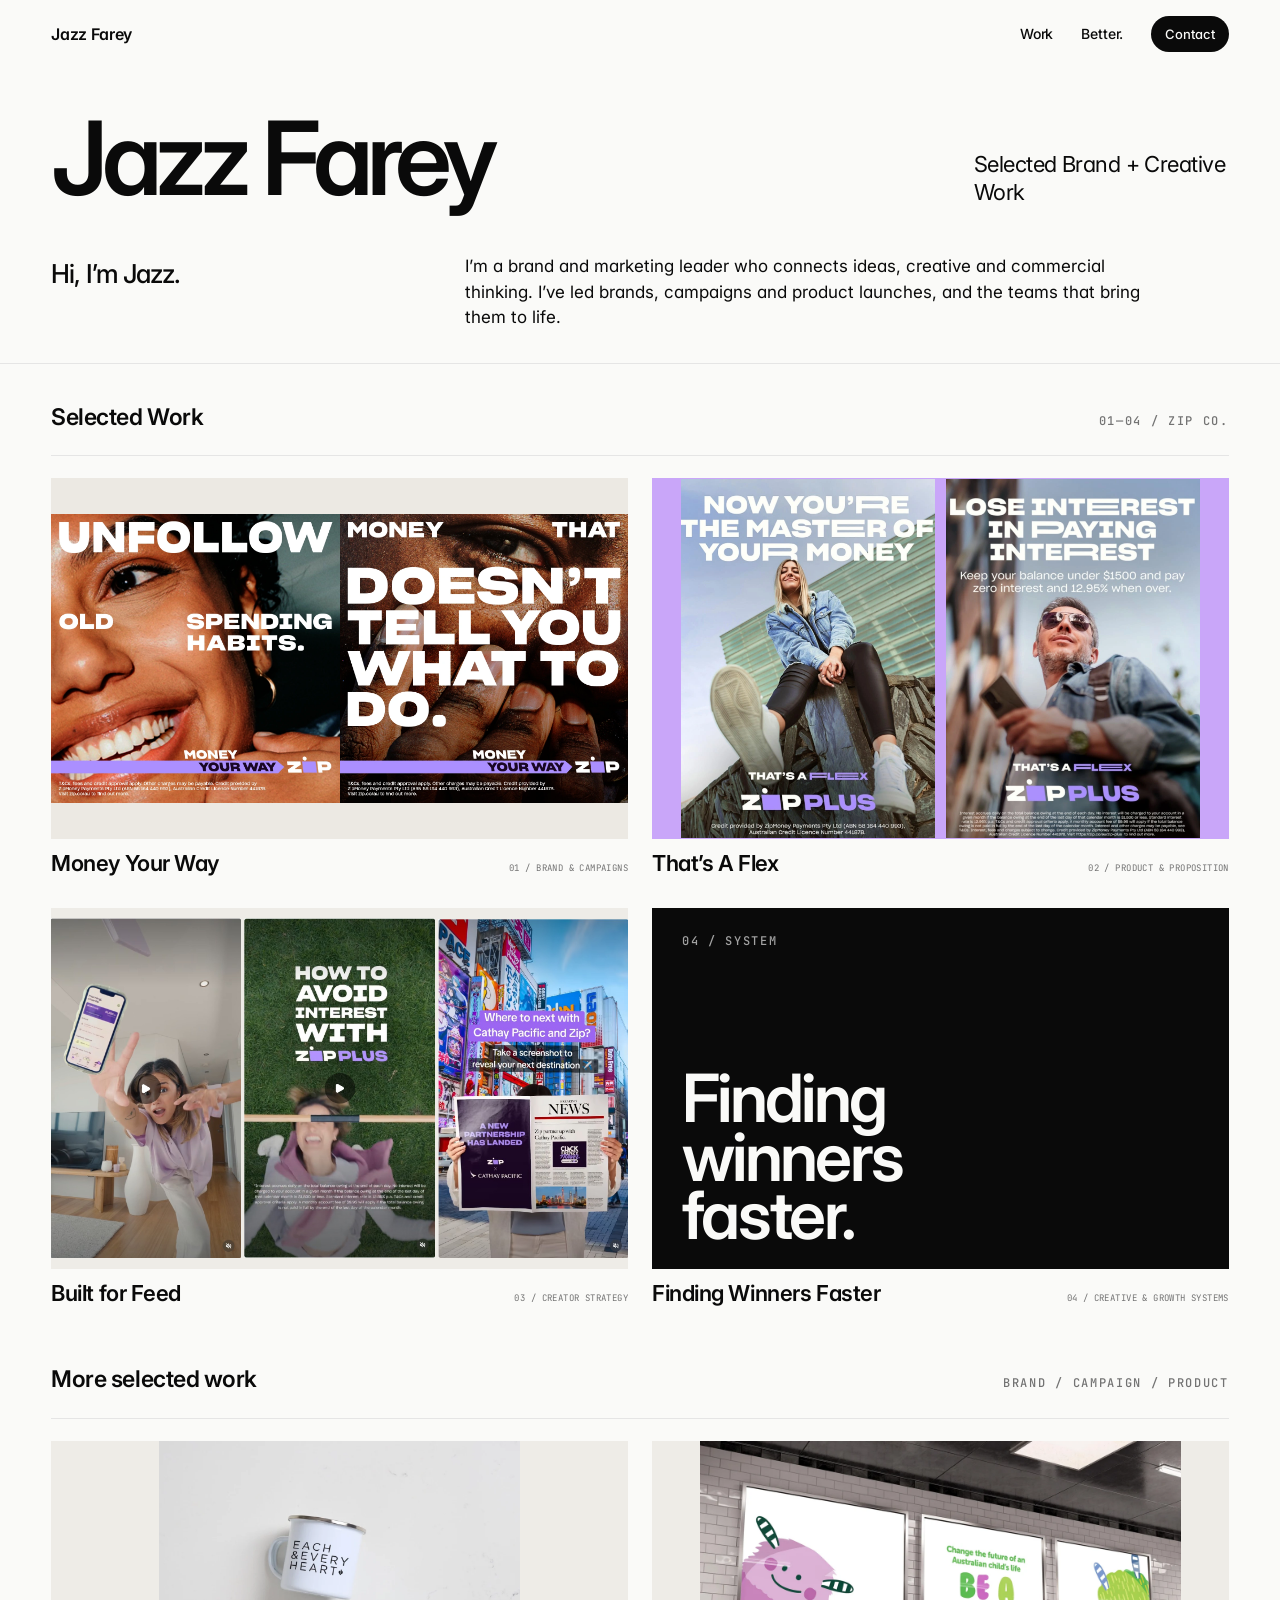
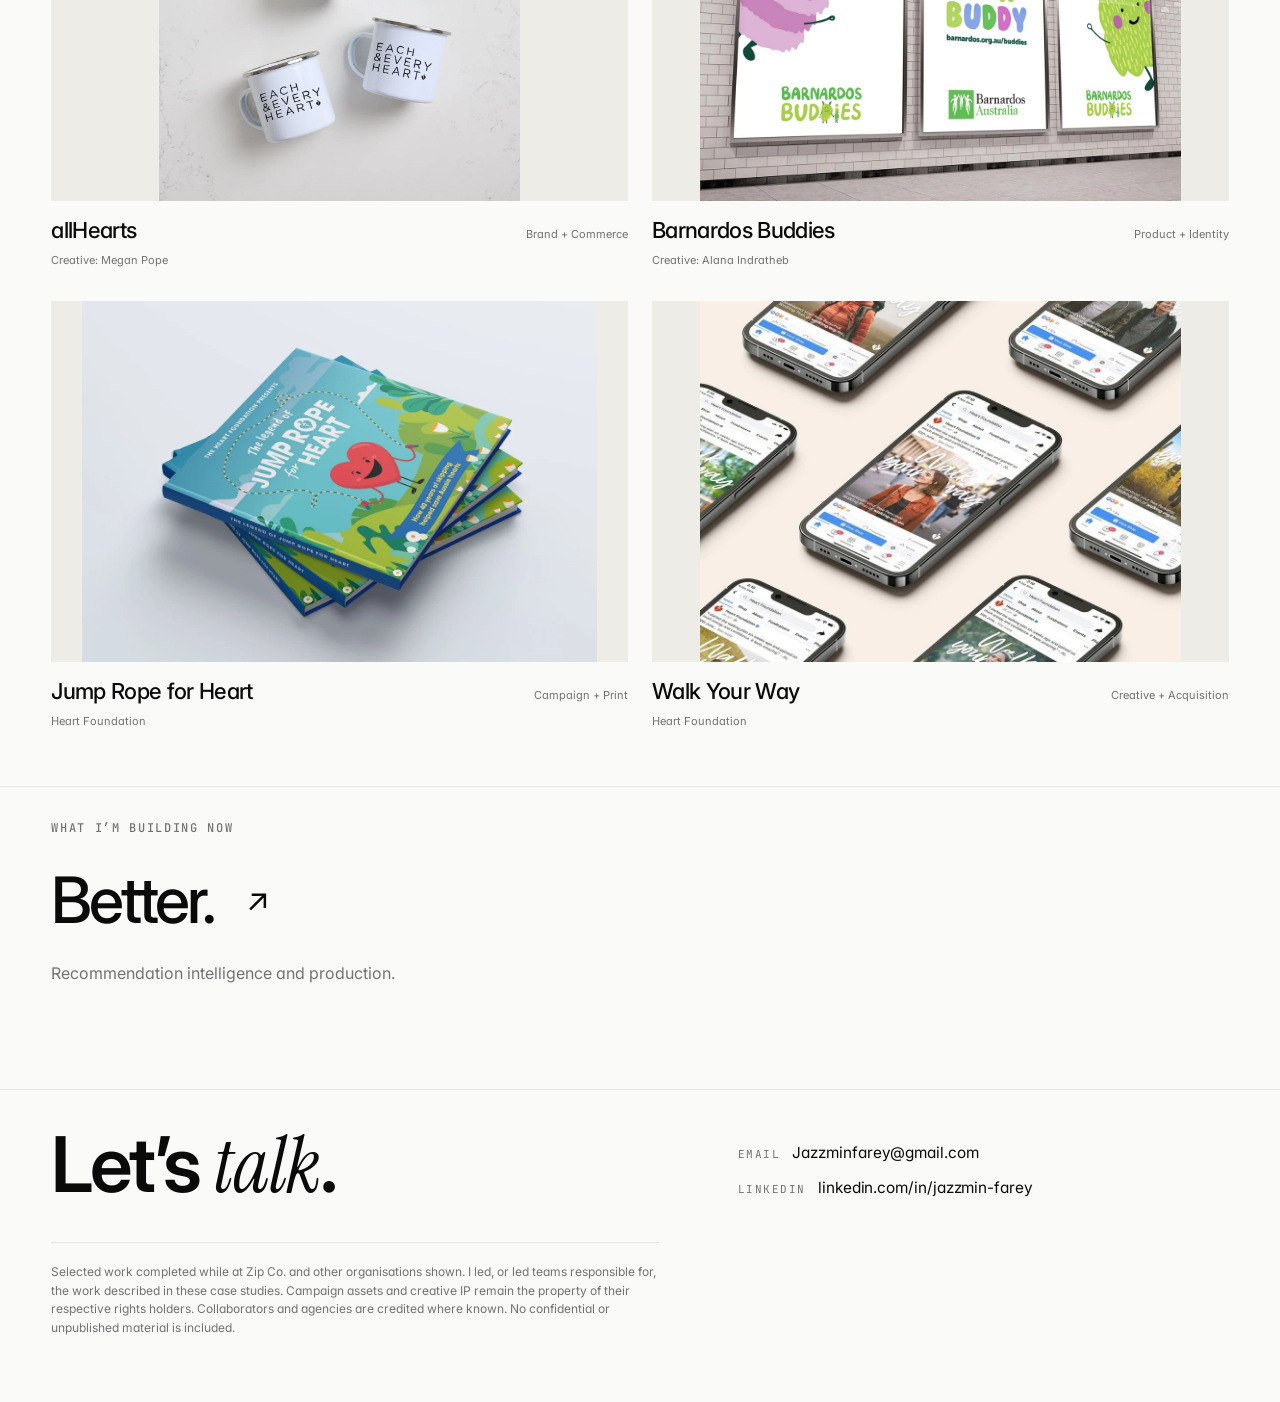
==== commit 196f9ffb: "Replace homepage reel with compact work selection and add four earlier case studies" ====
--- a/index.html
+++ b/index.html
@@ -41,19 +41,14 @@
 </div>
 </header>
 <main id="main">
-<!-- Identity, followed immediately by the campaign reel. -->
+<!-- Identity and introduction, followed by selected work. -->
 <section class="home-hero wrap">
 <h1>Jazz Farey</h1>
 <div class="home-intro">
 <h2>Selected Brand + Creative Work</h2>
 </div>
 </section>
-<section aria-label="Selected work showreel" class="motion-feature wrap">
-<div class="reel-column"><video aria-describedby="reel-description" aria-label="Jazz Farey — 30-second brand and creative showreel" class="showreel" controls="" muted="" playsinline="" poster="Assets/reel/poster.webp" preload="metadata">
-<source src="Assets/reel/jazz-farey-showreel.mp4" type="video/mp4"/>
-<a href="Assets/reel/jazz-farey-showreel.mp4">Watch the showreel</a>
-</video><div class="reel-foot"><span>Selected work / 00:30</span><details><summary>Credits + projects</summary><p id="reel-description">Zip: Money Your Way, That’s A Flex and creator work. allHearts. Barnardos Buddies. Jump Rope for Heart. Walk Your Way.</p><p>Zip / VML Australia / motion design and animation: Robert Pregardt-Paur. Additional Flex campaign source: Taylor Aranki. allHearts creative: Megan Pope. Barnardos Buddies creative: Alana Indratheb. Jump Rope and Walk Your Way: Heart Foundation teams.</p><p>My contribution varies by project, from leading the work and teams to supporting creative direction and production. </p></details></div></div>
-</section><section aria-labelledby="about-title" class="about-short wrap"><h2 id="about-title">Hi, I’m Jazz.</h2><p>I’m a brand and marketing leader who connects ideas, creative and commercial thinking. I’ve led brands, campaigns and product launches, and the teams that bring them to life.</p></section>
+<section aria-labelledby="about-title" class="about-short wrap"><h2 id="about-title">Hi, I’m Jazz.</h2><p>I’m a brand and marketing leader who connects ideas, creative and commercial thinking. I’ve led brands, campaigns and product launches, and the teams that bring them to life.</p></section>
 <!-- ============== WORK SHOWCASE ============== -->
 <section class="wrap section" id="work">
 <div class="section-head reveal">
@@ -62,14 +57,14 @@
 </div>
 <div class="showcase">
 <a aria-label="Money Your Way · case study" class="proj reveal span-7 money-tile" href="money-your-way.html">
-<div class="proj-image"><img alt="Unfollow old spending habits — Money Your Way campaign" height="1080" loading="lazy" src="Assets/drive/money-0.webp" width="1080"/></div>
+<div class="proj-image money-cover"><img alt="Unfollow old spending habits — Money Your Way" height="1080" fetchpriority="high" src="Assets/drive/money-0.webp" width="1080"/><img alt="Money that doesn’t tell you what to do — Money Your Way" src="Assets/drive/money-1.webp" width="1080" height="1080"/></div>
 <div class="proj-foot">
 <span class="t">Money Your Way</span>
 <span class="meta">01 / Brand &amp; Campaigns</span>
 </div>
 </a>
 <a aria-label="That's A Flex · case study" class="proj reveal span-5 flex-tile" href="thats-a-flex.html" style="--proj-pos: center 25%">
-<div class="proj-image"><img alt="Lose interest in paying interest — That’s A Flex campaign" height="1367" loading="lazy" src="Assets/drive/flex-interest.webp" width="968"/></div>
+<div class="proj-image flex-cover"><img alt="Now you’re the master of your money — That’s A Flex" src="Assets/drive/flex-master.webp"/><img alt="Lose interest in paying interest — That’s A Flex" src="Assets/drive/flex-interest.webp"/></div>
 <div class="proj-foot">
 <span class="t">That’s A Flex</span>
 <span class="meta">02 / Product &amp; Proposition</span>
@@ -97,7 +92,7 @@
 </a>
 </div>
 </section>
-<section aria-labelledby="earlier-title" class="earlier-work wrap"><div class="section-head"><h2 id="earlier-title">More selected work</h2><span class="t-mono">Brand / Campaign / Product</span></div><div class="earlier-grid"><article class="visual-work"><div class="earlier-image"><img alt="allHearts campaign work" height="1200" loading="lazy" src="Assets/work/allhearts.webp" width="1200"/></div><div class="supporting-work"><img src="Assets/earlier/allheartsecommerce-0.webp" alt="allHearts Every Heart shirt" loading="lazy" width="1417" height="1417"/><img src="Assets/earlier/allheartsecommerce-2.webp" alt="allHearts Every Heart tote" loading="lazy" width="1417" height="1417"/></div><div class="work-label"><h3>allHearts</h3><span>Brand + Commerce</span></div><p class="work-credit">Creative: Megan Pope</p></article><article class="visual-work"><div class="earlier-image"><img alt="Barnardos Buddies campaign work" height="900" loading="lazy" src="Assets/work/barnardos.webp" width="1200"/></div><div class="supporting-work"><img src="Assets/earlier/barnardosbuddies-1.webp" alt="Barnardos Buddies social campaign" loading="lazy" width="1800" height="1350"/><img src="Assets/earlier/barnardosbuddies-2.webp" alt="Barnardos Buddies campaign shirts" loading="lazy" width="1800" height="1350"/></div><div class="work-label"><h3>Barnardos Buddies</h3><span>Product + Identity</span></div><p class="work-credit">Creative: Alana Indratheb</p></article><article class="visual-work"><div class="earlier-image"><img alt="Jump Rope for Heart campaign work" height="840" loading="lazy" src="Assets/work/jump-rope.webp" width="1200"/></div><div class="supporting-work"><img src="Assets/earlier/death-by-xoko-65a7m-2.webp" alt="Jump Rope for Heart illustrated book spread" loading="lazy" width="1800" height="1260"/></div><div class="work-label"><h3>Jump Rope for Heart</h3><span>Campaign + Print</span></div><p class="work-credit">Heart Foundation</p></article><article class="visual-work"><div class="earlier-image"><img alt="Walk Your Way campaign work" height="750" loading="lazy" src="Assets/work/walk-your-way.webp" width="1000"/></div><div class="supporting-work"><img src="Assets/earlier/walkyourway-1.webp" alt="Walk Your Way social campaign executions" loading="lazy" width="1800" height="1350"/></div><div class="work-label"><h3>Walk Your Way</h3><span>Creative + Acquisition</span></div><p class="work-credit">Heart Foundation</p></article></div></section>
+<section aria-labelledby="earlier-title" class="earlier-work wrap"><div class="section-head"><h2 id="earlier-title">More selected work</h2><span class="t-mono">Brand / Campaign / Product</span></div><div class="earlier-grid"><a class="visual-work" href="allhearts.html"><div class="earlier-image"><img alt="allHearts campaign work" height="1200" loading="lazy" src="Assets/work/allhearts.webp" width="1200"/></div><div class="work-label"><h3>allHearts</h3><span>Brand + Commerce</span></div><p class="work-credit">Creative: Megan Pope</p></a><a class="visual-work" href="barnardos-buddies.html"><div class="earlier-image"><img alt="Barnardos Buddies campaign work" height="900" loading="lazy" src="Assets/work/barnardos.webp" width="1200"/></div><div class="work-label"><h3>Barnardos Buddies</h3><span>Product + Identity</span></div><p class="work-credit">Creative: Alana Indratheb</p></a><a class="visual-work" href="jump-rope-for-heart.html"><div class="earlier-image"><img alt="Jump Rope for Heart campaign work" height="840" loading="lazy" src="Assets/work/jump-rope.webp" width="1200"/></div><div class="work-label"><h3>Jump Rope for Heart</h3><span>Campaign + Print</span></div><p class="work-credit">Heart Foundation</p></a><a class="visual-work" href="walk-your-way.html"><div class="earlier-image"><img alt="Walk Your Way campaign work" height="750" loading="lazy" src="Assets/work/walk-your-way.webp" width="1000"/></div><div class="work-label"><h3>Walk Your Way</h3><span>Creative + Acquisition</span></div><p class="work-credit">Heart Foundation</p></a></div></section>
 <section aria-labelledby="building-title" class="building-section wrap" id="building">
 <p class="t-mono">What I’m building now</p>
 <a href="better.html"><h2 id="building-title">Better.</h2><span aria-hidden="true">↗</span></a>
@@ -118,6 +113,6 @@
 <p class="contact-disclaimer">Selected work completed while at Zip Co. and other organisations shown. I led, or led teams responsible for, the work described in these case studies. Campaign assets and creative IP remain the property of their respective rights holders. Collaborators and agencies are credited where known. No confidential or unpublished material is included.</p>
 </section>
 <script defer="" src="scripts/main.js"></script>
-<script defer="" src="scripts/home.js"></script>
+
 </body>
 </html>
--- a/styles/home.css
+++ b/styles/home.css
@@ -1,64 +1,23 @@
-/* Original portfolio typography and asymmetric work grid; campaign imagery leads. */
-.home-hero { padding-top:112px; padding-bottom:32px; display:flex; align-items:flex-end; justify-content:space-between; gap:24px; }
-.home-hero h1 { font-size:clamp(64px,8.7vw,126px); letter-spacing:-.065em; line-height:.95; font-weight:600; }
-.home-intro { max-width:260px; padding-bottom:5px; }
-.home-intro h2 { font-size:clamp(17px,1.8vw,24px); line-height:1.25; font-weight:400; letter-spacing:-.025em; }
-.showreel { display:block; width:100%; aspect-ratio:16/9; background:#190622; object-fit:contain; }
-.reel-foot { display:flex; justify-content:space-between; gap:24px; margin-top:12px; font-size:11px; color:var(--muted); }
-.reel-foot > span { flex-shrink:0; }
-.reel-foot details { max-width:560px; text-align:right; }
-.reel-foot summary { cursor:pointer; color:var(--ink); }
-.reel-foot details p { margin-top:12px; text-align:left; }
-.about-short { display:grid; grid-template-columns:1fr 2fr; gap:36px; padding-block:52px 12px; }
-.about-short h2 { font-size:clamp(26px,3vw,40px); font-weight:500; letter-spacing:-.04em; }
-.about-short p { font-size:clamp(17px,1.65vw,22px); line-height:1.5; max-width:54ch; }
-.home #work { padding-block:64px; }
-.home .showcase { align-items:stretch; row-gap:48px; }
-.home .proj { display:flex; flex-direction:column; min-width:0; }
-.home .money-tile .proj-image { aspect-ratio:1; }
-.home .flex-tile .proj-image { aspect-ratio:5/7; }
-.home .money-tile img,.home .flex-tile img { object-fit:cover; transform:none; filter:none; }
-.home .creator-panels { display:grid; grid-template-columns:repeat(3,minmax(0,1fr)); aspect-ratio:7/5; background:#e7e7e3; align-items:center; gap:4px; }
-.home .creator-panels img { width:100%; height:auto; object-fit:contain; transform:none; filter:none; }
-.home .system-tile .proj-image { aspect-ratio:1; }
-.home .system-tile .proj-typo { padding:clamp(22px,3vw,44px); }
-.home .system-tile .bigword { font-size:clamp(38px,5.4vw,82px); }
-.home .proj-foot { margin-top:16px; gap:8px; }
-.home .proj-foot .meta { font-size:10px; letter-spacing:.07em; }
-.earlier-work { padding-bottom:72px; }
-.earlier-grid { display:grid; grid-template-columns:repeat(2,minmax(0,1fr)); gap:48px 28px; }
-.visual-work { min-width:0; }
-.earlier-image { overflow:hidden; aspect-ratio:4/3; background:#eee; }
-.earlier-image img { display:block; width:100%; height:100%; object-fit:cover; }
-.supporting-work { display:flex; gap:6px; margin-top:6px; }
-.supporting-work img { display:block; width:100%; min-width:0; flex:1; height:auto; aspect-ratio:4/3; object-fit:cover; }
-.supporting-work img:only-child { aspect-ratio:2/1; object-fit:contain; background:#efefed; }
-.work-label { display:flex; justify-content:space-between; gap:12px; flex-wrap:wrap; align-items:baseline; margin-top:18px; }
-.work-label h3 { font-size:24px; letter-spacing:-.03em; font-weight:500; }
-.work-label span,.work-credit { font-size:11px; color:var(--muted); }
-.work-credit { margin-top:5px; }
-.building-section { padding-block:32px 48px; border-top:1px solid var(--divider); }
-.building-section a { display:flex; align-items:center; gap:32px; width:fit-content; margin-block:12px; }
-.building-section h2 { font-size:clamp(40px,5vw,64px); letter-spacing:-.045em; font-weight:500; }
-.building-section a span { font-size:32px; }
-.building-section > p:last-child { color:var(--muted); }
-.home .contact { padding-top:40px; }
-#building,#contact,#work { scroll-margin-top:90px; }
-@media(max-width:759px) {
- .home-hero { padding-top:106px; padding-bottom:24px; display:block; }
- .home-intro { max-width:none; margin-top:16px; padding:0; }
- .home-intro h2 { font-size:17px; }
- .about-short { grid-template-columns:1fr; gap:12px; padding-top:36px; }
- .about-short p { font-size:18px; }
- .home #work { padding-block:44px; }
- .home .showcase { row-gap:32px; }
- .home .flex-tile .proj-image { aspect-ratio:938/1327; }
- .home .creator-panels { aspect-ratio:3/2; }
- .home .system-tile .proj-image { aspect-ratio:4/3; }
- .home .system-tile .bigword { font-size:clamp(48px,13vw,76px); }
- .home .proj-foot .meta { font-size:9px; }
- .earlier-grid { grid-template-columns:1fr; gap:36px; }
- .earlier-work { padding-bottom:48px; }
- .section-head { flex-wrap:wrap; gap:8px; margin-bottom:24px; }
- .reel-foot { gap:12px; }
-}
+/* Compact editorial portfolio: artwork first, motion inside the cases. */
+.home-hero{padding-top:110px;padding-bottom:24px;display:flex;justify-content:space-between;align-items:flex-end;gap:24px}
+.home-hero h1{font-size:clamp(64px,8vw,112px);font-weight:600;line-height:.94;letter-spacing:-.065em}
+.home-intro{max-width:255px}.home-intro h2{font-size:22px;line-height:1.25;font-weight:400;letter-spacing:-.025em}
+.about-short{display:grid;grid-template-columns:1fr 2fr;gap:32px;padding-block:24px 32px;border-bottom:1px solid var(--divider)}
+.about-short h2{font-size:26px;font-weight:500;letter-spacing:-.035em}.about-short p{font-size:17px;line-height:1.5;max-width:62ch}
+.home #work{padding-block:36px 56px}.home .section-head{margin-bottom:22px}.home .section-head h2{font-size:23px}
+.home .showcase{grid-template-columns:repeat(2,minmax(0,1fr));gap:32px 24px}.home .showcase .proj{grid-column:auto;min-width:0}
+.home .proj-image{aspect-ratio:8/5}.home .proj-image img{filter:none;transform:none;object-fit:contain;min-width:0}
+.home .money-cover{display:grid;grid-template-columns:1fr 1fr;align-items:center;background:#ece9e3}
+.home .money-cover img{height:auto}.home .flex-cover{display:flex;justify-content:center;background:#c9a6f9;padding:0 5%;gap:2%}
+.home .flex-cover img{width:49%;height:100%}.home .creator-panels{display:grid;grid-template-columns:repeat(3,minmax(0,1fr));gap:3px;background:#eeece7}
+.home .creator-panels img{width:100%;height:100%}.home .system-tile .proj-typo{padding:24px 30px}.home .system-tile .bigword{font-size:clamp(44px,5.2vw,74px)}
+.home .proj-foot{margin-top:12px;gap:8px}.home .proj-foot .t{font-size:22px}.home .proj-foot .meta{font-size:9px;letter-spacing:.045em}
+.earlier-work{padding-bottom:56px}.earlier-grid{display:grid;grid-template-columns:repeat(2,minmax(0,1fr));gap:32px 24px}
+.visual-work{min-width:0;display:block;color:inherit;text-decoration:none}.earlier-image{aspect-ratio:8/5;overflow:hidden;background:#eeece7}
+.earlier-image img{display:block;width:100%;height:100%;object-fit:contain;transition:filter .2s}.visual-work:hover img{filter:brightness(.96)}
+.work-label{display:flex;justify-content:space-between;align-items:baseline;flex-wrap:wrap;gap:8px;margin-top:12px}.work-label h3{font-size:22px;font-weight:500;letter-spacing:-.03em}.work-label span,.work-credit{font-size:11px;color:var(--muted)}.work-credit{margin-top:5px}
+.building-section{padding-block:32px 40px;border-top:1px solid var(--divider)}.building-section a{display:flex;align-items:center;gap:32px;width:fit-content;margin-block:12px}.building-section h2{font-size:clamp(40px,5vw,64px);font-weight:500;letter-spacing:-.045em}.building-section a span{font-size:32px}.building-section>p:last-child{color:var(--muted)}.home .contact{padding-top:40px}
+#building,#contact,#work,#earlier-title{scroll-margin-top:90px}
+.proj:focus-visible,.visual-work:focus-visible{outline:2px solid var(--ink);outline-offset:6px}
+@media(max-width:759px){.home-hero{padding-top:100px;display:block;padding-bottom:18px}.home-intro{max-width:none;margin-top:14px}.home-intro h2{font-size:18px}.about-short{grid-template-columns:1fr;gap:10px;padding-block:18px 24px}.about-short h2{font-size:23px}.about-short p{font-size:16px}.home #work{padding-block:28px 40px}.home .showcase,.earlier-grid{grid-template-columns:1fr;gap:26px}.home .system-tile .bigword{font-size:clamp(44px,12vw,68px)}.home .system-tile .proj-typo{padding:20px 24px}.home .proj-foot .t,.work-label h3{font-size:21px}.section-head{flex-wrap:wrap;gap:8px}.earlier-work{padding-bottom:40px}}
+@media(prefers-reduced-motion:reduce){.home *, .home *::before,.home *::after{transition:none!important;animation:none!important}}
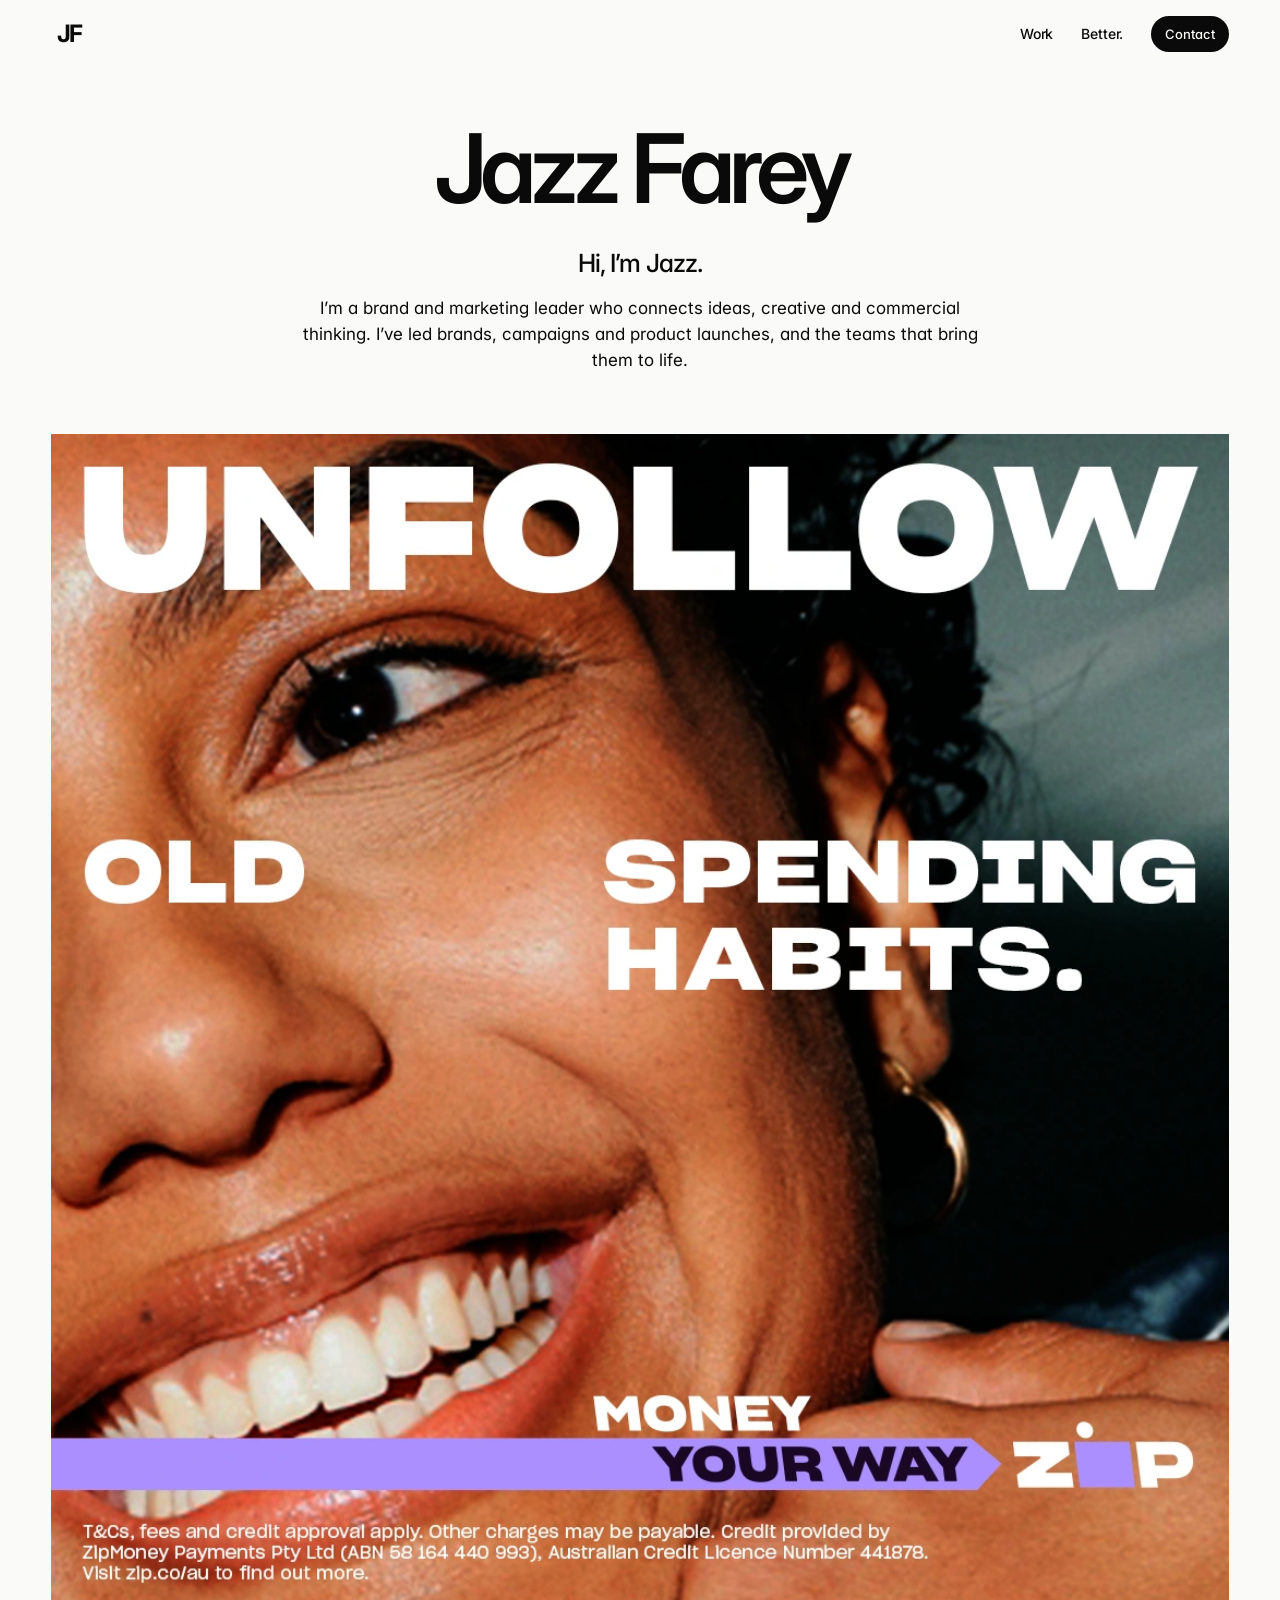
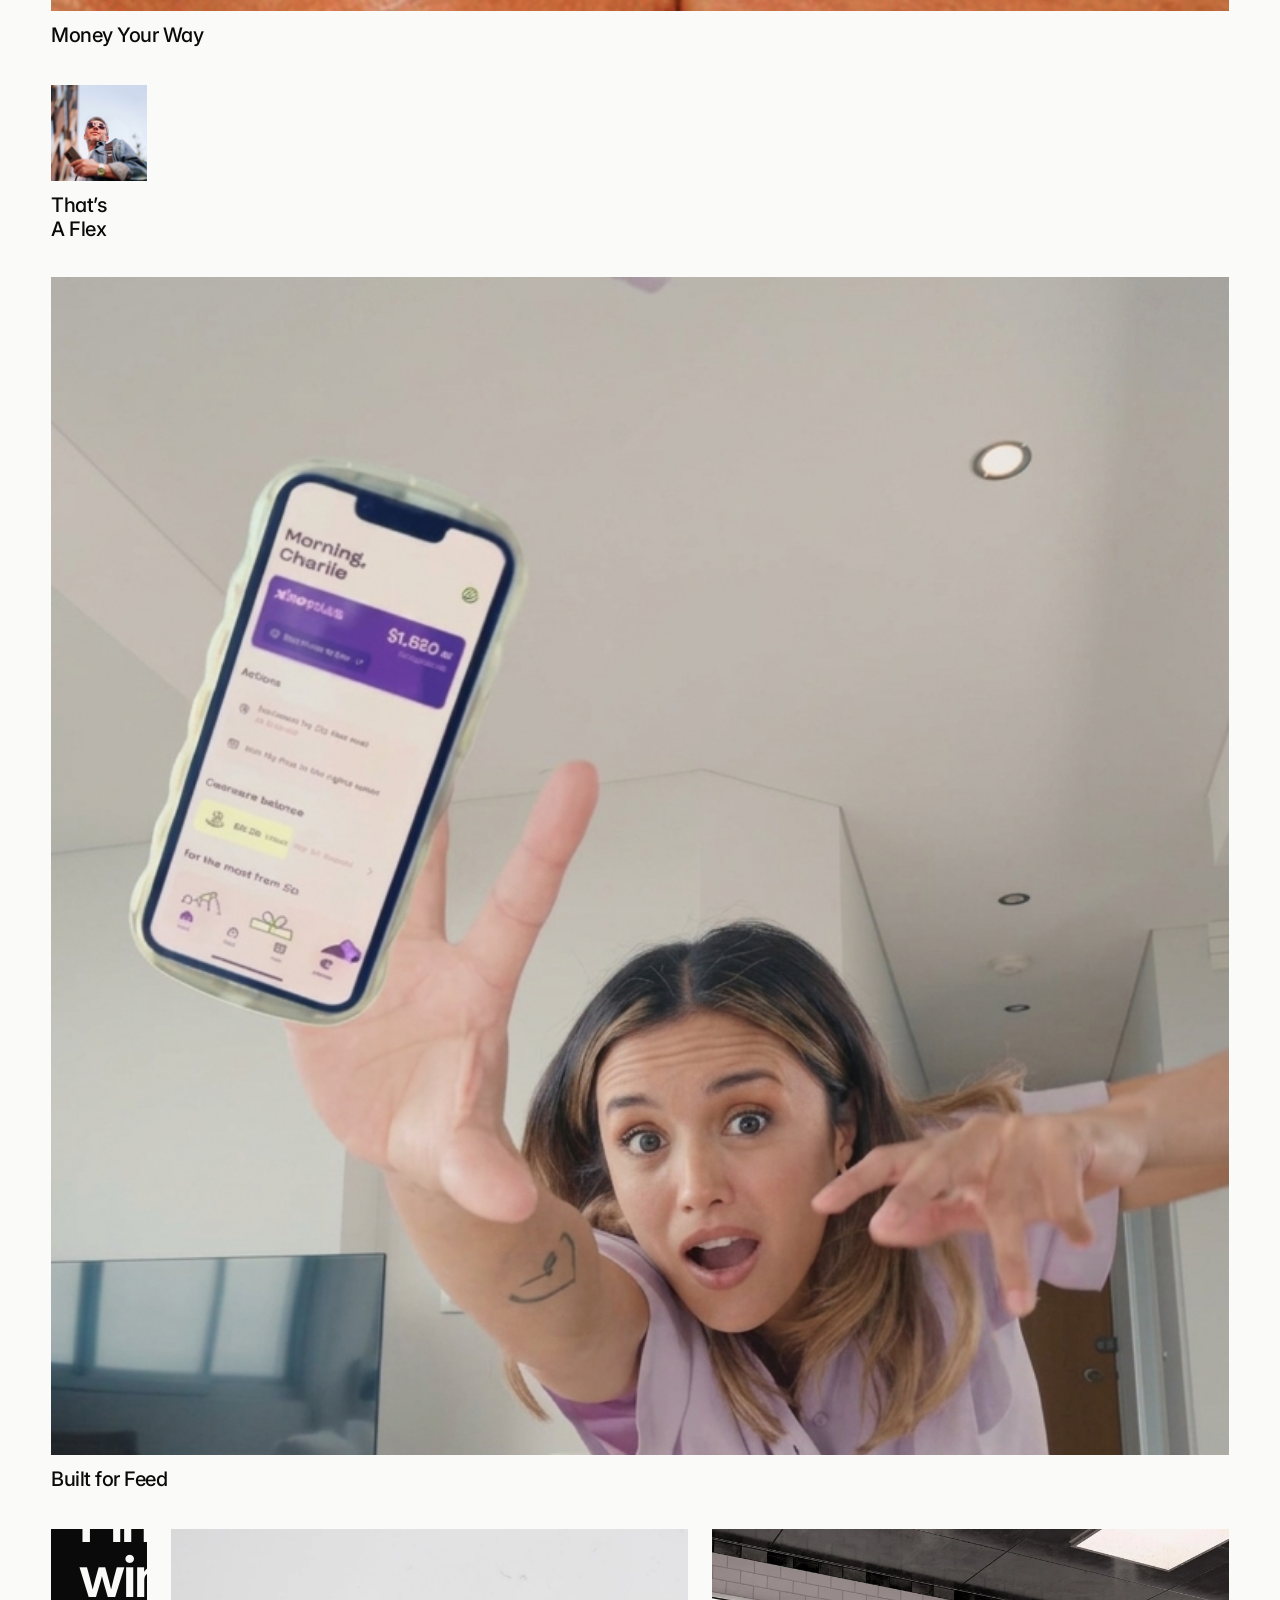
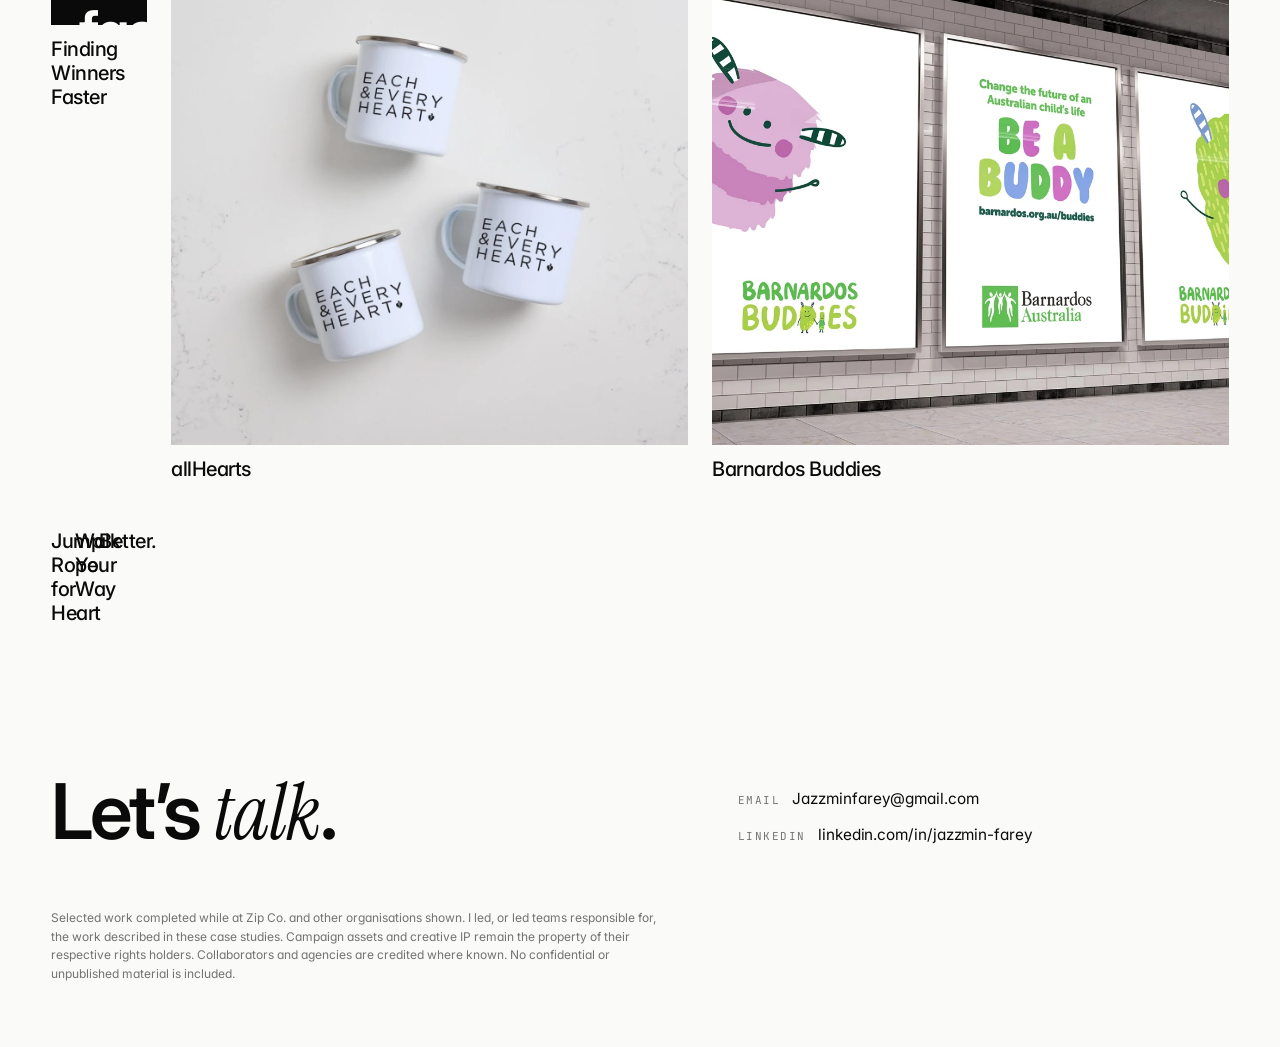
==== commit 2317fd01: "Simplify portfolio hierarchy, use single covers and integrate Better as a project" ====
--- a/index.html
+++ b/index.html
@@ -32,72 +32,59 @@
 <a class="skip-link" href="#main">Skip to content</a>
 <header class="nav" role="banner">
 <div class="nav-inner">
-<a aria-label="Jazz Farey home" class="brand" href="index.html">Jazz Farey</a>
+<a aria-label="Jazz Farey home" class="brand" href="index.html">JF</a>
 <nav aria-label="Primary" class="nav-links">
 <a href="index.html#work">Work</a>
-<a href="index.html#building">Better.</a>
+<a href="better.html">Better.</a>
 <a class="nav-cta" href="index.html#contact">Contact</a>
 </nav>
 </div>
 </header>
 <main id="main">
 <!-- Identity and introduction, followed by selected work. -->
-<section class="home-hero wrap">
-<h1>Jazz Farey</h1>
-<div class="home-intro">
-<h2>Selected Brand + Creative Work</h2>
-</div>
-</section>
-<section aria-labelledby="about-title" class="about-short wrap"><h2 id="about-title">Hi, I’m Jazz.</h2><p>I’m a brand and marketing leader who connects ideas, creative and commercial thinking. I’ve led brands, campaigns and product launches, and the teams that bring them to life.</p></section>
+<section class="home-hero wrap"><h1>Jazz Farey</h1><div class="home-introduction"><h2>Hi, I’m Jazz.</h2><p>I’m a brand and marketing leader who connects ideas, creative and commercial thinking. I’ve led brands, campaigns and product launches, and the teams that bring them to life.</p></div></section>
+
 <!-- ============== WORK SHOWCASE ============== -->
-<section class="wrap section" id="work">
-<div class="section-head reveal">
-<h2>Selected Work</h2>
-<span class="t-mono">01—04 / Zip Co.</span>
-</div>
+<section aria-label="Portfolio projects" class="wrap section" id="work">
+
 <div class="showcase">
 <a aria-label="Money Your Way · case study" class="proj reveal span-7 money-tile" href="money-your-way.html">
-<div class="proj-image money-cover"><img alt="Unfollow old spending habits — Money Your Way" height="1080" fetchpriority="high" src="Assets/drive/money-0.webp" width="1080"/><img alt="Money that doesn’t tell you what to do — Money Your Way" src="Assets/drive/money-1.webp" width="1080" height="1080"/></div>
+<div class="proj-image money-cover"><img alt="Unfollow old spending habits — Money Your Way" height="1080" loading="lazy" src="Assets/drive/money-0.webp" width="1080"/></div>
 <div class="proj-foot">
 <span class="t">Money Your Way</span>
-<span class="meta">01 / Brand &amp; Campaigns</span>
+
 </div>
 </a>
 <a aria-label="That's A Flex · case study" class="proj reveal span-5 flex-tile" href="thats-a-flex.html" style="--proj-pos: center 25%">
-<div class="proj-image flex-cover"><img alt="Now you’re the master of your money — That’s A Flex" src="Assets/drive/flex-master.webp"/><img alt="Lose interest in paying interest — That’s A Flex" src="Assets/drive/flex-interest.webp"/></div>
+<div class="proj-image flex-cover"><img alt="That’s A Flex campaign photography" height="2444" loading="lazy" src="Assets/That's A Flex/That's A Flex Home Page Cover.png" width="1728"/></div>
 <div class="proj-foot">
 <span class="t">That’s A Flex</span>
-<span class="meta">02 / Product &amp; Proposition</span>
+
 </div>
 </a>
 <a aria-label="Built for Feed · case study" class="proj reveal span-7 feed-tile" href="built-for-feed.html">
-<div class="proj-image creator-panels"><img src="Assets/Feed/1.jpg" alt="Zip creator demonstrates the app" loading="lazy" width="672" height="1201"/><img src="Assets/Feed/2.jpg" alt="Zip Plus creator campaign: how to avoid interest" loading="lazy" width="675" height="1206"/><img src="Assets/Feed/4.jpg" alt="Zip and Cathay Pacific creator travel campaign" loading="lazy" width="675" height="1201"/></div>
+<div class="proj-image creator-panels"><img alt="Zip creator demonstrates the app" height="1373" loading="lazy" src="Assets/Feed/cover.png" width="768"/></div>
 <div class="proj-foot">
 <span class="t">Built for Feed</span>
-<span class="meta">03 / Creator Strategy</span>
+
 </div>
 </a>
 <a aria-label="Finding Winners Faster · case study" class="proj reveal span-5 system-tile" href="finding-winners-faster.html">
 <div class="proj-image">
 <div class="proj-typo">
-<div class="t-mono" style="color:var(--muted-soft)">04 / System</div>
+
 <div class="bigword">Finding<br/>winners<br/>faster.</div>
-
 </div>
 </div>
 <div class="proj-foot">
 <span class="t">Finding Winners Faster</span>
-<span class="meta">04 / Creative &amp; Growth Systems</span>
+
 </div>
 </a>
-</div>
+<a class="visual-work" href="allhearts.html"><div class="earlier-image"><img alt="allHearts campaign work" height="1200" loading="lazy" src="Assets/work/allhearts.webp" width="1200"/></div><div class="work-label"><h3>allHearts</h3></div></a><a class="visual-work" href="barnardos-buddies.html"><div class="earlier-image"><img alt="Barnardos Buddies campaign work" height="900" loading="lazy" src="Assets/work/barnardos.webp" width="1200"/></div><div class="work-label"><h3>Barnardos Buddies</h3></div></a><a class="visual-work" href="jump-rope-for-heart.html"><div class="earlier-image"><img alt="Jump Rope for Heart campaign work" height="840" loading="lazy" src="Assets/work/jump-rope.webp" width="1200"/></div><div class="work-label"><h3>Jump Rope for Heart</h3></div></a><a class="visual-work" href="walk-your-way.html"><div class="earlier-image"><img alt="Walk Your Way campaign work" height="750" loading="lazy" src="Assets/work/walk-your-way.webp" width="1000"/></div><div class="work-label"><h3>Walk Your Way</h3></div></a><a aria-label="Better. · founder project" class="proj better-tile" href="better.html"><div class="proj-image better-cover"><span>Better.</span></div><div class="proj-foot"><span class="t">Better.</span></div></a></div>
 </section>
-<section aria-labelledby="earlier-title" class="earlier-work wrap"><div class="section-head"><h2 id="earlier-title">More selected work</h2><span class="t-mono">Brand / Campaign / Product</span></div><div class="earlier-grid"><a class="visual-work" href="allhearts.html"><div class="earlier-image"><img alt="allHearts campaign work" height="1200" loading="lazy" src="Assets/work/allhearts.webp" width="1200"/></div><div class="work-label"><h3>allHearts</h3><span>Brand + Commerce</span></div><p class="work-credit">Creative: Megan Pope</p></a><a class="visual-work" href="barnardos-buddies.html"><div class="earlier-image"><img alt="Barnardos Buddies campaign work" height="900" loading="lazy" src="Assets/work/barnardos.webp" width="1200"/></div><div class="work-label"><h3>Barnardos Buddies</h3><span>Product + Identity</span></div><p class="work-credit">Creative: Alana Indratheb</p></a><a class="visual-work" href="jump-rope-for-heart.html"><div class="earlier-image"><img alt="Jump Rope for Heart campaign work" height="840" loading="lazy" src="Assets/work/jump-rope.webp" width="1200"/></div><div class="work-label"><h3>Jump Rope for Heart</h3><span>Campaign + Print</span></div><p class="work-credit">Heart Foundation</p></a><a class="visual-work" href="walk-your-way.html"><div class="earlier-image"><img alt="Walk Your Way campaign work" height="750" loading="lazy" src="Assets/work/walk-your-way.webp" width="1000"/></div><div class="work-label"><h3>Walk Your Way</h3><span>Creative + Acquisition</span></div><p class="work-credit">Heart Foundation</p></a></div></section>
-<section aria-labelledby="building-title" class="building-section wrap" id="building">
-<p class="t-mono">What I’m building now</p>
-<a href="better.html"><h2 id="building-title">Better.</h2><span aria-hidden="true">↗</span></a>
-<p>Recommendation intelligence and production.</p>
-</section>
+
+
 </main>
 <!-- ============== CONTACT ============== -->
 <section class="contact wrap" id="contact">
@@ -113,6 +100,6 @@
 <p class="contact-disclaimer">Selected work completed while at Zip Co. and other organisations shown. I led, or led teams responsible for, the work described in these case studies. Campaign assets and creative IP remain the property of their respective rights holders. Collaborators and agencies are credited where known. No confidential or unpublished material is included.</p>
 </section>
 <script defer="" src="scripts/main.js"></script>
-
 </body>
 </html>
+
--- a/styles/main.css
+++ b/styles/main.css
@@ -1113,3 +1113,9 @@
 .case-tile-light .bigword { color: var(--ink); }
 .case-tile-light .t-mono, .case-tile-light .stat { color: var(--muted); }
 .proj:hover .case-tile-light .stat, .proj:focus-visible .case-tile-light .stat { color: var(--ink); }
+
+/* Quiet shared navigation and footer. */
+.nav,.nav.is-scrolled{border:0}
+.brand{display:inline-flex;align-items:center;justify-content:center;font-size:24px;font-weight:700;letter-spacing:-.09em;line-height:1;width:36px;height:36px}
+.contact,.contact-disclaimer,.next,.section-head{border:0}
+@media(max-width:760px){.nav-inner{flex-wrap:nowrap}.nav-links{width:auto;flex-wrap:nowrap;justify-content:flex-end;gap:18px}.brand{font-size:22px}.nav-links a:not(.nav-cta){font-size:13px}}
--- a/styles/home.css
+++ b/styles/home.css
@@ -1,23 +1,28 @@
-/* Compact editorial portfolio: artwork first, motion inside the cases. */
-.home-hero{padding-top:110px;padding-bottom:24px;display:flex;justify-content:space-between;align-items:flex-end;gap:24px}
-.home-hero h1{font-size:clamp(64px,8vw,112px);font-weight:600;line-height:.94;letter-spacing:-.065em}
-.home-intro{max-width:255px}.home-intro h2{font-size:22px;line-height:1.25;font-weight:400;letter-spacing:-.025em}
-.about-short{display:grid;grid-template-columns:1fr 2fr;gap:32px;padding-block:24px 32px;border-bottom:1px solid var(--divider)}
-.about-short h2{font-size:26px;font-weight:500;letter-spacing:-.035em}.about-short p{font-size:17px;line-height:1.5;max-width:62ch}
-.home #work{padding-block:36px 56px}.home .section-head{margin-bottom:22px}.home .section-head h2{font-size:23px}
-.home .showcase{grid-template-columns:repeat(2,minmax(0,1fr));gap:32px 24px}.home .showcase .proj{grid-column:auto;min-width:0}
-.home .proj-image{aspect-ratio:8/5}.home .proj-image img{filter:none;transform:none;object-fit:contain;min-width:0}
-.home .money-cover{display:grid;grid-template-columns:1fr 1fr;align-items:center;background:#ece9e3}
-.home .money-cover img{height:auto}.home .flex-cover{display:flex;justify-content:center;background:#c9a6f9;padding:0 5%;gap:2%}
-.home .flex-cover img{width:49%;height:100%}.home .creator-panels{display:grid;grid-template-columns:repeat(3,minmax(0,1fr));gap:3px;background:#eeece7}
-.home .creator-panels img{width:100%;height:100%}.home .system-tile .proj-typo{padding:24px 30px}.home .system-tile .bigword{font-size:clamp(44px,5.2vw,74px)}
-.home .proj-foot{margin-top:12px;gap:8px}.home .proj-foot .t{font-size:22px}.home .proj-foot .meta{font-size:9px;letter-spacing:.045em}
-.earlier-work{padding-bottom:56px}.earlier-grid{display:grid;grid-template-columns:repeat(2,minmax(0,1fr));gap:32px 24px}
-.visual-work{min-width:0;display:block;color:inherit;text-decoration:none}.earlier-image{aspect-ratio:8/5;overflow:hidden;background:#eeece7}
-.earlier-image img{display:block;width:100%;height:100%;object-fit:contain;transition:filter .2s}.visual-work:hover img{filter:brightness(.96)}
-.work-label{display:flex;justify-content:space-between;align-items:baseline;flex-wrap:wrap;gap:8px;margin-top:12px}.work-label h3{font-size:22px;font-weight:500;letter-spacing:-.03em}.work-label span,.work-credit{font-size:11px;color:var(--muted)}.work-credit{margin-top:5px}
-.building-section{padding-block:32px 40px;border-top:1px solid var(--divider)}.building-section a{display:flex;align-items:center;gap:32px;width:fit-content;margin-block:12px}.building-section h2{font-size:clamp(40px,5vw,64px);font-weight:500;letter-spacing:-.045em}.building-section a span{font-size:32px}.building-section>p:last-child{color:var(--muted)}.home .contact{padding-top:40px}
-#building,#contact,#work,#earlier-title{scroll-margin-top:90px}
+/* One introduction and one continuous, unframed selection. */
+.home-hero{display:block;text-align:center;padding-block:120px 60px}
+.home-hero h1{font-size:clamp(60px,7.5vw,104px);font-weight:600;line-height:1;letter-spacing:-.065em;margin:0}
+.home-introduction{max-width:680px;margin:28px auto 0}
+.home-introduction h2{font-size:25px;letter-spacing:-.035em;font-weight:500;margin-bottom:12px}
+.home-introduction p{font-size:17px;line-height:1.55;text-wrap:pretty}
+.home #work{padding-block:0 64px;max-width:1280px}
+.home .showcase{grid-template-columns:repeat(3,minmax(0,1fr));gap:36px 24px}
+.home .showcase>*{grid-column:auto;min-width:0}
+.home .proj-image,.earlier-image{display:block;aspect-ratio:1;overflow:hidden;background:none;padding:0}
+.home .proj-image img,.earlier-image img{display:block;width:100%;height:100%;object-fit:cover;transform:none;filter:none;transition:opacity .2s}
+.home .money-cover img{object-fit:contain}
+.home .flex-cover img{object-position:50% 32%}
+.home .creator-panels img{object-position:50% 24%}
+.home .proj:hover img,.visual-work:hover img{transform:none;filter:none;opacity:.93}
+.home .proj-foot,.work-label{display:block;margin-top:12px}
+.home .proj-foot .t,.work-label h3{font-family:var(--sans);font-size:20px;line-height:1.2;letter-spacing:-.025em;font-weight:500}
+.visual-work{display:block;color:inherit;text-decoration:none}
+.home .proj-typo{padding:28px;justify-content:center}
+.home .proj-typo .bigword{font-size:clamp(40px,4.5vw,64px);line-height:.96;transform:none}
+.better-cover{display:grid!important;place-items:center;background:#e9e5dc!important}
+.better-cover span{font-size:clamp(48px,5.7vw,82px);font-weight:600;letter-spacing:-.07em}
+.home .contact{padding-top:24px}
+#work,#contact{scroll-margin-top:90px}
 .proj:focus-visible,.visual-work:focus-visible{outline:2px solid var(--ink);outline-offset:6px}
-@media(max-width:759px){.home-hero{padding-top:100px;display:block;padding-bottom:18px}.home-intro{max-width:none;margin-top:14px}.home-intro h2{font-size:18px}.about-short{grid-template-columns:1fr;gap:10px;padding-block:18px 24px}.about-short h2{font-size:23px}.about-short p{font-size:16px}.home #work{padding-block:28px 40px}.home .showcase,.earlier-grid{grid-template-columns:1fr;gap:26px}.home .system-tile .bigword{font-size:clamp(44px,12vw,68px)}.home .system-tile .proj-typo{padding:20px 24px}.home .proj-foot .t,.work-label h3{font-size:21px}.section-head{flex-wrap:wrap;gap:8px}.earlier-work{padding-bottom:40px}}
-@media(prefers-reduced-motion:reduce){.home *, .home *::before,.home *::after{transition:none!important;animation:none!important}}
+@media(max-width:1000px) and (min-width:640px){.home .showcase{grid-template-columns:repeat(2,minmax(0,1fr))}.home .proj-typo .bigword{font-size:clamp(48px,7vw,68px)}}
+@media(max-width:639px){.home-hero{padding-block:102px 38px}.home-hero h1{font-size:clamp(48px,12vw,72px)}.home-introduction{margin-top:24px}.home-introduction h2{font-size:22px}.home-introduction p{font-size:16px;line-height:1.5}.home .showcase{grid-template-columns:1fr;gap:30px}.home #work{max-width:490px;padding-bottom:48px}.home .proj-typo .bigword{font-size:clamp(54px,15vw,76px)}.better-cover span{font-size:80px}.home .proj-foot .t,.work-label h3{font-size:21px}}
+@media(prefers-reduced-motion:reduce){.home *{transition:none!important}}
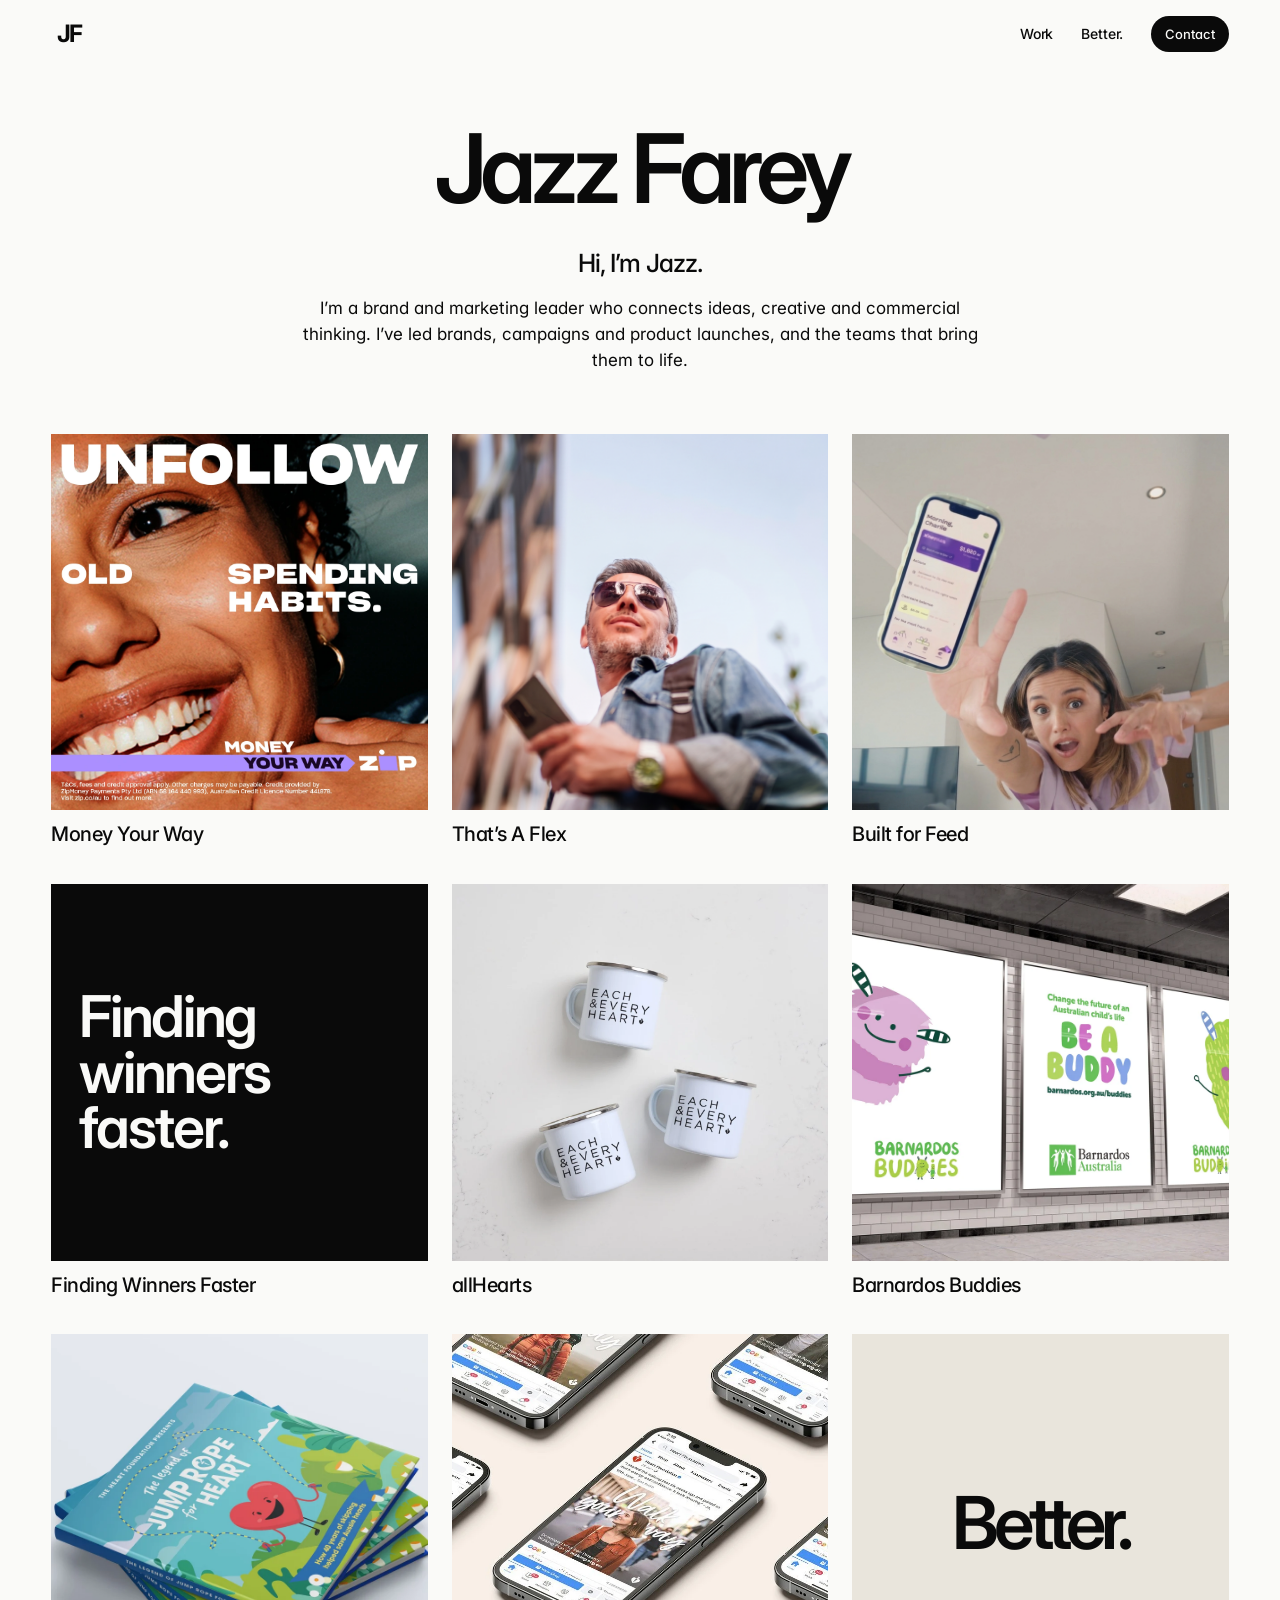
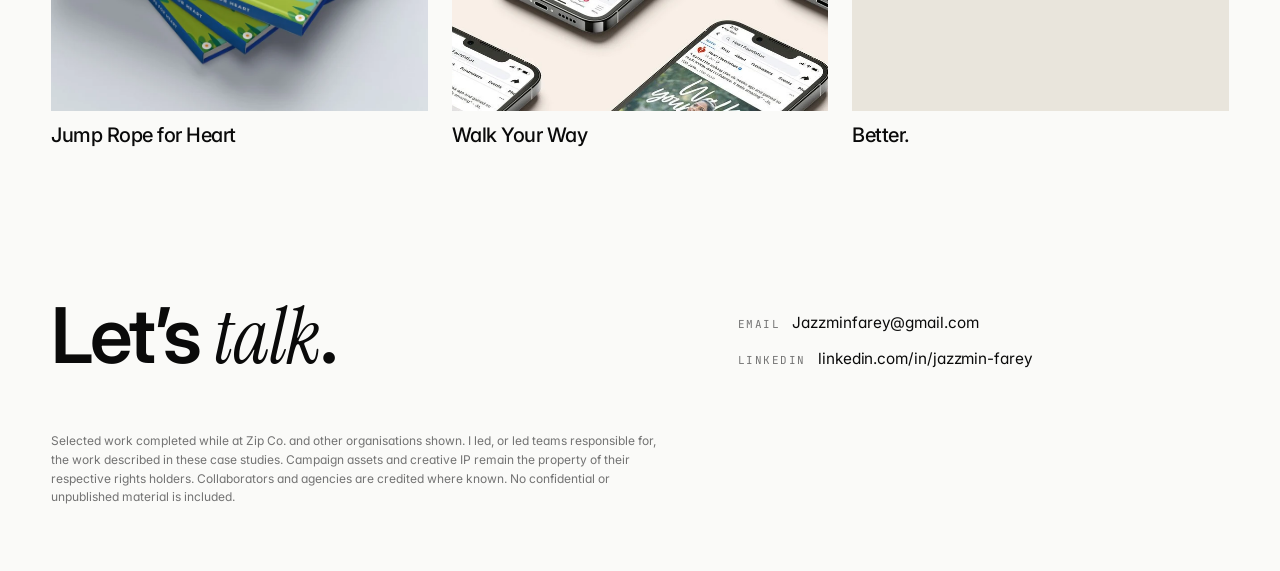
==== commit c93f294c: "Remove reveal delays and remaining decorative case numbering" ====
--- a/index.html
+++ b/index.html
@@ -43,52 +43,43 @@
 <main id="main">
 <!-- Identity and introduction, followed by selected work. -->
 <section class="home-hero wrap"><h1>Jazz Farey</h1><div class="home-introduction"><h2>Hi, I’m Jazz.</h2><p>I’m a brand and marketing leader who connects ideas, creative and commercial thinking. I’ve led brands, campaigns and product launches, and the teams that bring them to life.</p></div></section>
-
 <!-- ============== WORK SHOWCASE ============== -->
 <section aria-label="Portfolio projects" class="wrap section" id="work">
-
 <div class="showcase">
-<a aria-label="Money Your Way · case study" class="proj reveal span-7 money-tile" href="money-your-way.html">
+<a aria-label="Money Your Way · case study" class="proj span-7 money-tile" href="money-your-way.html">
 <div class="proj-image money-cover"><img alt="Unfollow old spending habits — Money Your Way" height="1080" loading="lazy" src="Assets/drive/money-0.webp" width="1080"/></div>
 <div class="proj-foot">
 <span class="t">Money Your Way</span>
-
 </div>
 </a>
-<a aria-label="That's A Flex · case study" class="proj reveal span-5 flex-tile" href="thats-a-flex.html" style="--proj-pos: center 25%">
+<a aria-label="That's A Flex · case study" class="proj span-5 flex-tile" href="thats-a-flex.html" style="--proj-pos: center 25%">
 <div class="proj-image flex-cover"><img alt="That’s A Flex campaign photography" height="2444" loading="lazy" src="Assets/That's A Flex/That's A Flex Home Page Cover.png" width="1728"/></div>
 <div class="proj-foot">
 <span class="t">That’s A Flex</span>
-
 </div>
 </a>
-<a aria-label="Built for Feed · case study" class="proj reveal span-7 feed-tile" href="built-for-feed.html">
+<a aria-label="Built for Feed · case study" class="proj span-7 feed-tile" href="built-for-feed.html">
 <div class="proj-image creator-panels"><img alt="Zip creator demonstrates the app" height="1373" loading="lazy" src="Assets/Feed/cover.png" width="768"/></div>
 <div class="proj-foot">
 <span class="t">Built for Feed</span>
-
 </div>
 </a>
-<a aria-label="Finding Winners Faster · case study" class="proj reveal span-5 system-tile" href="finding-winners-faster.html">
+<a aria-label="Finding Winners Faster · case study" class="proj span-5 system-tile" href="finding-winners-faster.html">
 <div class="proj-image">
 <div class="proj-typo">
-
 <div class="bigword">Finding<br/>winners<br/>faster.</div>
 </div>
 </div>
 <div class="proj-foot">
 <span class="t">Finding Winners Faster</span>
-
 </div>
 </a>
 <a class="visual-work" href="allhearts.html"><div class="earlier-image"><img alt="allHearts campaign work" height="1200" loading="lazy" src="Assets/work/allhearts.webp" width="1200"/></div><div class="work-label"><h3>allHearts</h3></div></a><a class="visual-work" href="barnardos-buddies.html"><div class="earlier-image"><img alt="Barnardos Buddies campaign work" height="900" loading="lazy" src="Assets/work/barnardos.webp" width="1200"/></div><div class="work-label"><h3>Barnardos Buddies</h3></div></a><a class="visual-work" href="jump-rope-for-heart.html"><div class="earlier-image"><img alt="Jump Rope for Heart campaign work" height="840" loading="lazy" src="Assets/work/jump-rope.webp" width="1200"/></div><div class="work-label"><h3>Jump Rope for Heart</h3></div></a><a class="visual-work" href="walk-your-way.html"><div class="earlier-image"><img alt="Walk Your Way campaign work" height="750" loading="lazy" src="Assets/work/walk-your-way.webp" width="1000"/></div><div class="work-label"><h3>Walk Your Way</h3></div></a><a aria-label="Better. · founder project" class="proj better-tile" href="better.html"><div class="proj-image better-cover"><span>Better.</span></div><div class="proj-foot"><span class="t">Better.</span></div></a></div>
 </section>
-
-
 </main>
 <!-- ============== CONTACT ============== -->
 <section class="contact wrap" id="contact">
-<div class="contact-grid reveal">
+<div class="contact-grid">
 <h2 class="contact-heading">Let’s <em class="serif">talk</em>.</h2>
 <div>
 <ul class="contact-links">
@@ -102,4 +93,3 @@
 <script defer="" src="scripts/main.js"></script>
 </body>
 </html>
-
--- a/styles/home.css
+++ b/styles/home.css
@@ -6,7 +6,7 @@
 .home-introduction p{font-size:17px;line-height:1.55;text-wrap:pretty}
 .home #work{padding-block:0 64px;max-width:1280px}
 .home .showcase{grid-template-columns:repeat(3,minmax(0,1fr));gap:36px 24px}
-.home .showcase>*{grid-column:auto;min-width:0}
+.home .showcase .proj,.home .showcase .visual-work{grid-column:auto;min-width:0}
 .home .proj-image,.earlier-image{display:block;aspect-ratio:1;overflow:hidden;background:none;padding:0}
 .home .proj-image img,.earlier-image img{display:block;width:100%;height:100%;object-fit:cover;transform:none;filter:none;transition:opacity .2s}
 .home .money-cover img{object-fit:contain}
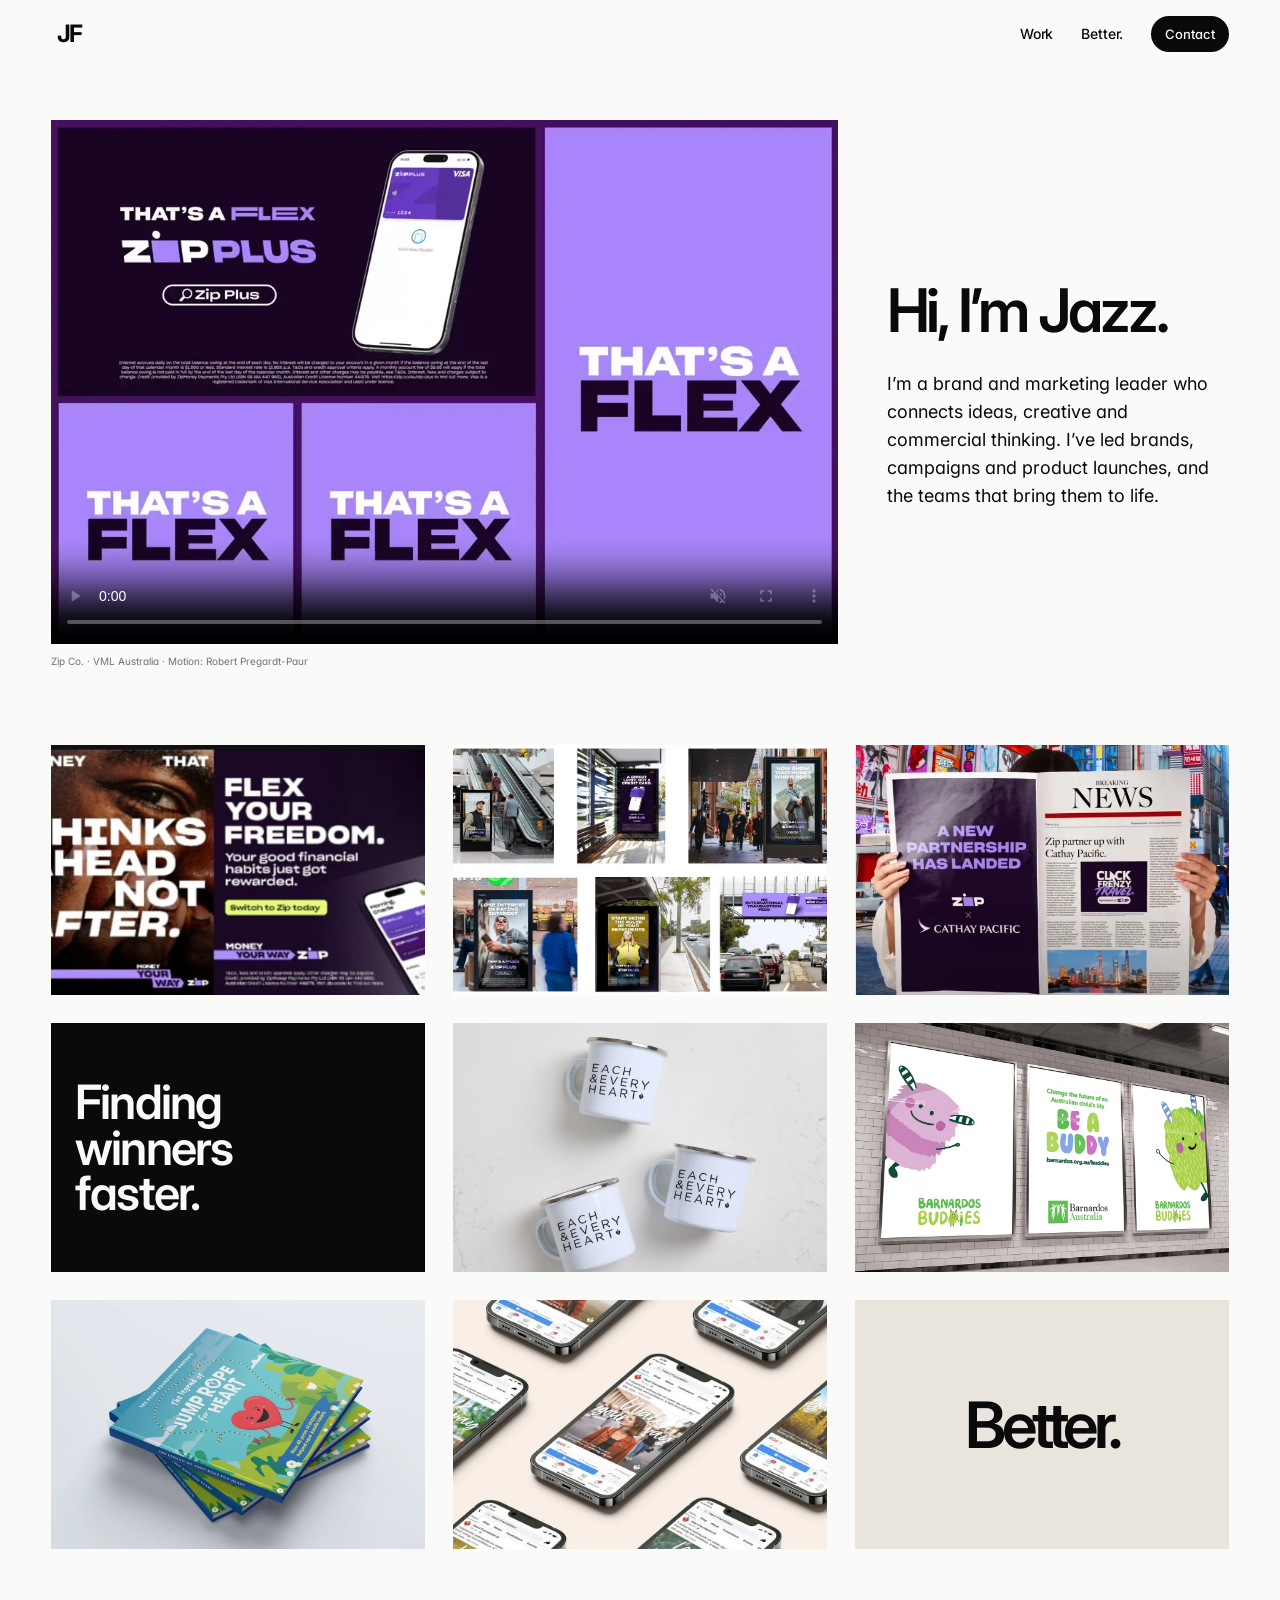
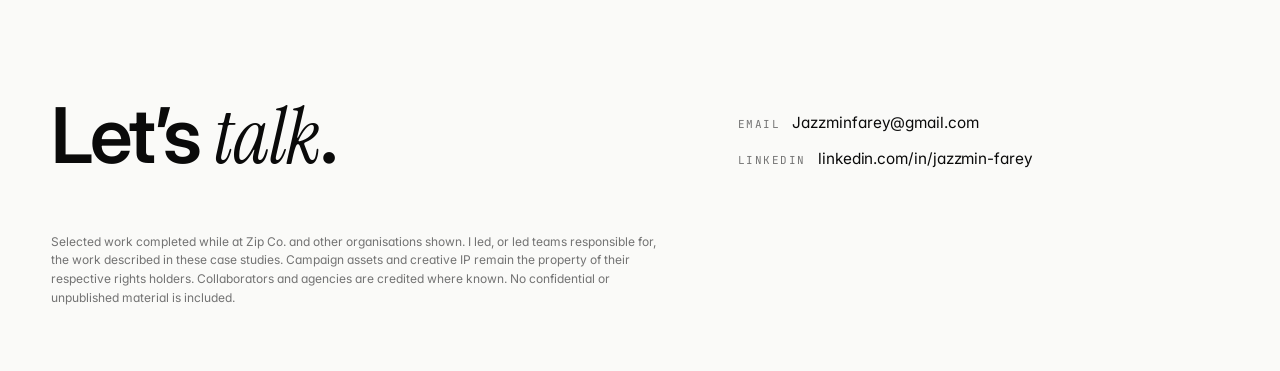
==== commit ff9f4990: "Match reference hierarchy with landscape work, campaign motion and image-only grid" ====
--- a/index.html
+++ b/index.html
@@ -42,24 +42,24 @@
 </header>
 <main id="main">
 <!-- Identity and introduction, followed by selected work. -->
-<section class="home-hero wrap"><h1>Jazz Farey</h1><div class="home-introduction"><h2>Hi, I’m Jazz.</h2><p>I’m a brand and marketing leader who connects ideas, creative and commercial thinking. I’ve led brands, campaigns and product launches, and the teams that bring them to life.</p></div></section>
+<section class="home-hero wrap"><figure class="home-motion"><video aria-label="Zip That’s A Flex campaign motion" controls="" loop="" muted="" playsinline="" poster="Assets/work/flex-motion-poster.webp" preload="metadata"><source src="Assets/work/flex-campaign.mp4" type="video/mp4"/></video><figcaption>Zip Co. · VML Australia · Motion: Robert Pregardt-Paur</figcaption></figure><div class="home-introduction"><h1>Hi, I’m Jazz.</h1><p>I’m a brand and marketing leader who connects ideas, creative and commercial thinking. I’ve led brands, campaigns and product launches, and the teams that bring them to life.</p></div></section>
 <!-- ============== WORK SHOWCASE ============== -->
 <section aria-label="Portfolio projects" class="wrap section" id="work">
 <div class="showcase">
 <a aria-label="Money Your Way · case study" class="proj span-7 money-tile" href="money-your-way.html">
-<div class="proj-image money-cover"><img alt="Unfollow old spending habits — Money Your Way" height="1080" loading="lazy" src="Assets/drive/money-0.webp" width="1080"/></div>
+<div class="proj-image money-cover"><img alt="Money Your Way campaign creative" height="370" loading="lazy" src="Assets/drive/money-moodboard.webp" width="1080"/></div>
 <div class="proj-foot">
 <span class="t">Money Your Way</span>
 </div>
 </a>
 <a aria-label="That's A Flex · case study" class="proj span-5 flex-tile" href="thats-a-flex.html" style="--proj-pos: center 25%">
-<div class="proj-image flex-cover"><img alt="That’s A Flex campaign photography" height="2444" loading="lazy" src="Assets/That's A Flex/That's A Flex Home Page Cover.png" width="1728"/></div>
+<div class="proj-image flex-cover"><img alt="That’s A Flex campaign across outdoor placements" height="699" loading="lazy" src="Assets/sources/taylor-flex-ooh.webp" width="1241"/></div>
 <div class="proj-foot">
 <span class="t">That’s A Flex</span>
 </div>
 </a>
 <a aria-label="Built for Feed · case study" class="proj span-7 feed-tile" href="built-for-feed.html">
-<div class="proj-image creator-panels"><img alt="Zip creator demonstrates the app" height="1373" loading="lazy" src="Assets/Feed/cover.png" width="768"/></div>
+<div class="proj-image creator-panels"><img alt="Zip and Cathay Pacific creator partnership execution" height="1201" loading="lazy" src="Assets/Feed/4.jpg" width="675"/></div>
 <div class="proj-foot">
 <span class="t">Built for Feed</span>
 </div>
@@ -91,5 +91,5 @@
 <p class="contact-disclaimer">Selected work completed while at Zip Co. and other organisations shown. I led, or led teams responsible for, the work described in these case studies. Campaign assets and creative IP remain the property of their respective rights holders. Collaborators and agencies are credited where known. No confidential or unpublished material is included.</p>
 </section>
 <script defer="" src="scripts/main.js"></script>
-</body>
+<script defer="" src="scripts/portfolio-motion.js"></script></body>
 </html>
--- a/styles/home.css
+++ b/styles/home.css
@@ -26,3 +26,17 @@
 @media(max-width:1000px) and (min-width:640px){.home .showcase{grid-template-columns:repeat(2,minmax(0,1fr))}.home .proj-typo .bigword{font-size:clamp(48px,7vw,68px)}}
 @media(max-width:639px){.home-hero{padding-block:102px 38px}.home-hero h1{font-size:clamp(48px,12vw,72px)}.home-introduction{margin-top:24px}.home-introduction h2{font-size:22px}.home-introduction p{font-size:16px;line-height:1.5}.home .showcase{grid-template-columns:1fr;gap:30px}.home #work{max-width:490px;padding-bottom:48px}.home .proj-typo .bigword{font-size:clamp(54px,15vw,76px)}.better-cover span{font-size:80px}.home .proj-foot .t,.work-label h3{font-size:21px}}
 @media(prefers-reduced-motion:reduce){.home *{transition:none!important}}
+
+/* Reference-led composition: wide motion beside intro; image-only landscape grid. */
+.home-hero{display:grid;grid-template-columns:minmax(0,2.3fr) minmax(0,1fr);align-items:center;text-align:left;gap:48px;padding-block:120px 76px}
+.home-motion{min-width:0;margin:0}.home-motion video{display:block;width:100%;height:auto;aspect-ratio:1082/720}.home-motion figcaption{font-size:10px;color:var(--muted);margin-top:10px}
+.home-introduction{margin:0;max-width:360px}.home-introduction h1{font-size:clamp(42px,4.7vw,68px);line-height:1.04;letter-spacing:-.05em;margin-bottom:28px}.home-introduction p{font-size:18px;line-height:1.55}
+.home #work{max-width:var(--max)}.home .showcase{gap:28px}.home .showcase>a{position:relative}
+.home .proj-image,.home .earlier-image{aspect-ratio:3/2}
+.home .money-cover img{object-fit:cover;object-position:48% 50%}.home .flex-cover img{object-position:center}.home .creator-panels img{object-position:50% 77%}
+.home .proj-foot,.home .work-label{position:absolute;inset:0;display:flex;align-items:center;justify-content:center;text-align:center;padding:20px;margin:0;background:rgba(0,0,0,.58);color:white;opacity:0;transition:opacity .2s;pointer-events:none}
+.home .showcase>a:hover .proj-foot,.home .showcase>a:hover .work-label,.home .showcase>a:focus-visible .proj-foot,.home .showcase>a:focus-visible .work-label{opacity:1}
+.home .proj-foot .t,.home .work-label h3{font-size:24px;font-weight:500;color:white}
+.home .proj-typo{padding:24px}.home .proj-typo .bigword{font-size:clamp(35px,3.7vw,53px)}.better-cover span{font-size:clamp(44px,5vw,72px)}
+@media(max-width:1000px){.home-hero{gap:28px;grid-template-columns:1.8fr 1fr}.home-introduction h1{font-size:44px}.home-introduction p{font-size:16px}}
+@media(max-width:759px){.home-hero{display:flex;flex-direction:column-reverse;gap:28px;padding-block:100px 36px}.home-introduction{max-width:600px;text-align:center}.home-introduction h1{font-size:48px;margin-bottom:18px}.home-motion{width:100%}.home #work{max-width:none}.home .showcase{grid-template-columns:1fr;gap:20px}.home .proj-typo .bigword{font-size:clamp(40px,10vw,64px)}.home .proj-foot,.home .work-label{align-items:flex-end;justify-content:flex-start;text-align:left;background:linear-gradient(transparent 60%,rgba(0,0,0,.75));opacity:1;padding:16px}.home .proj-foot .t,.home .work-label h3{font-size:19px}.home .better-tile .proj-foot,.home .system-tile .proj-foot{opacity:0}.home .proj-image,.home .earlier-image{aspect-ratio:3/2}}
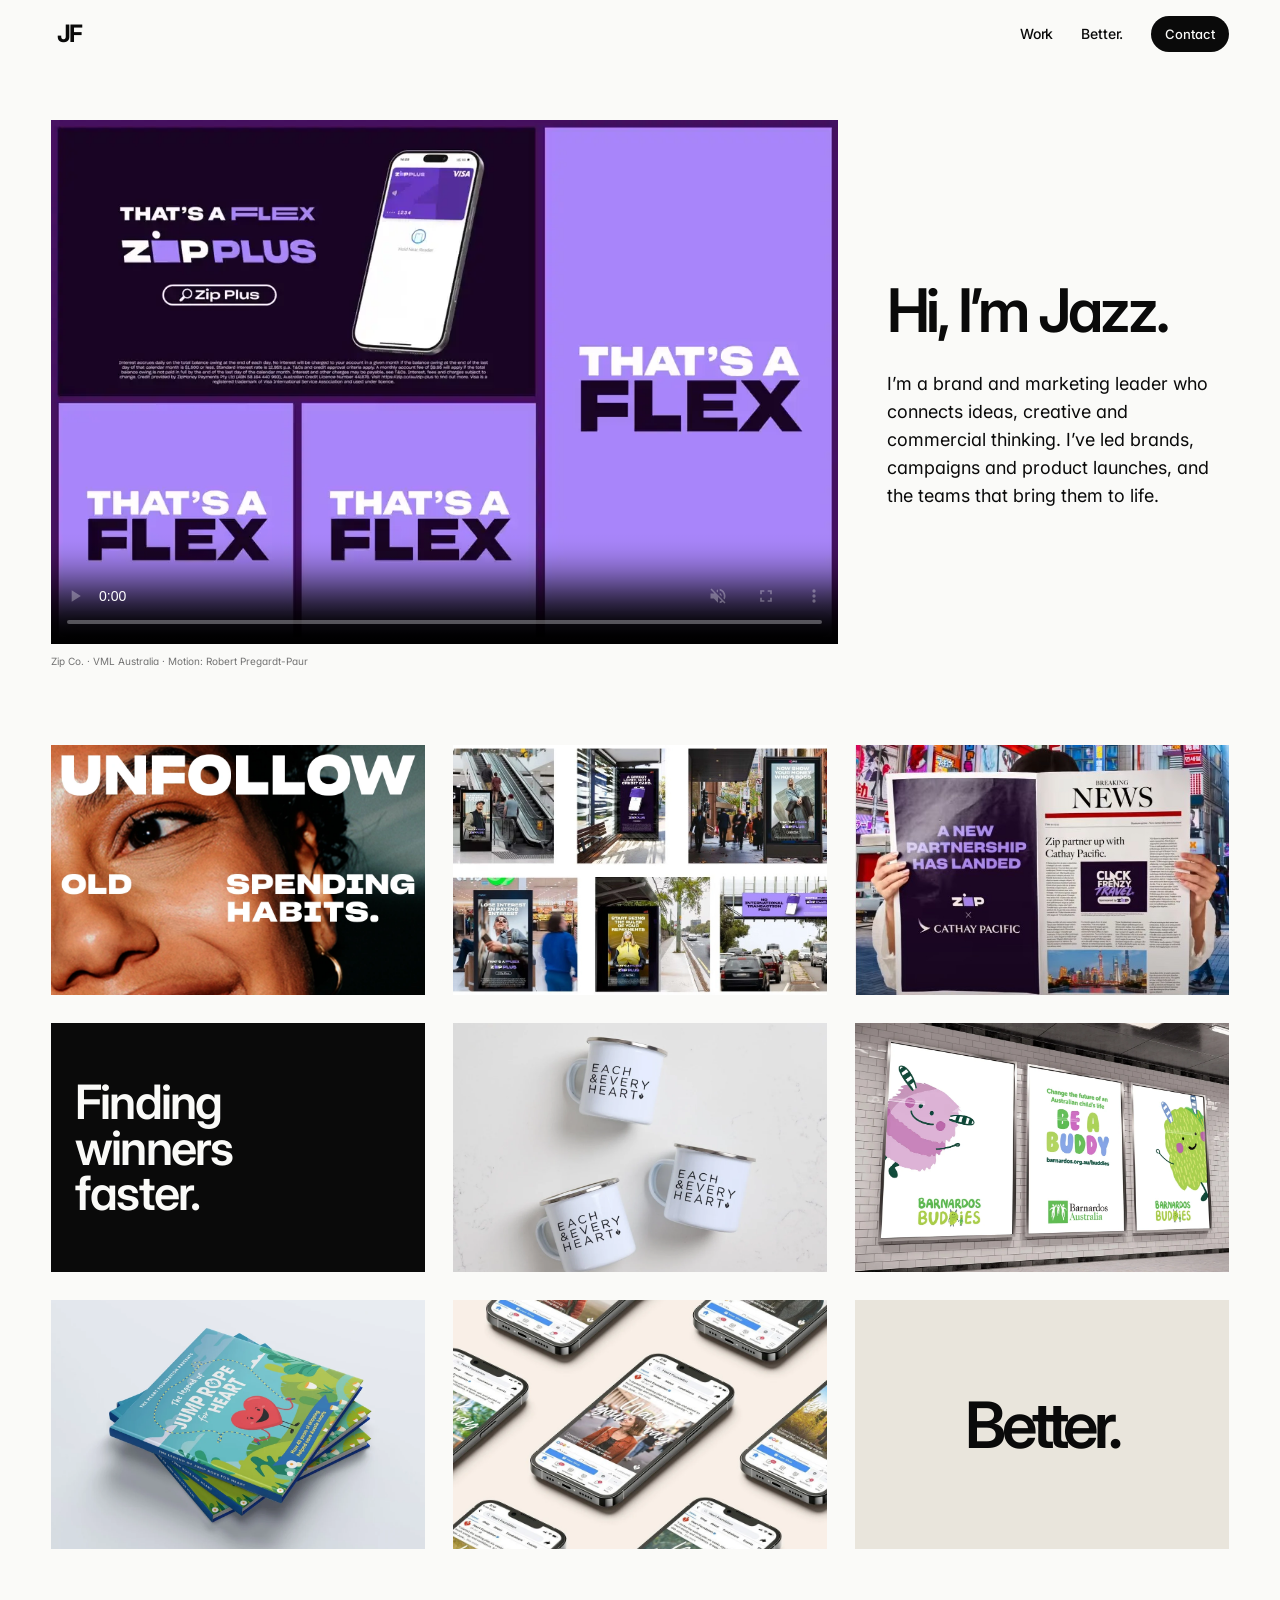
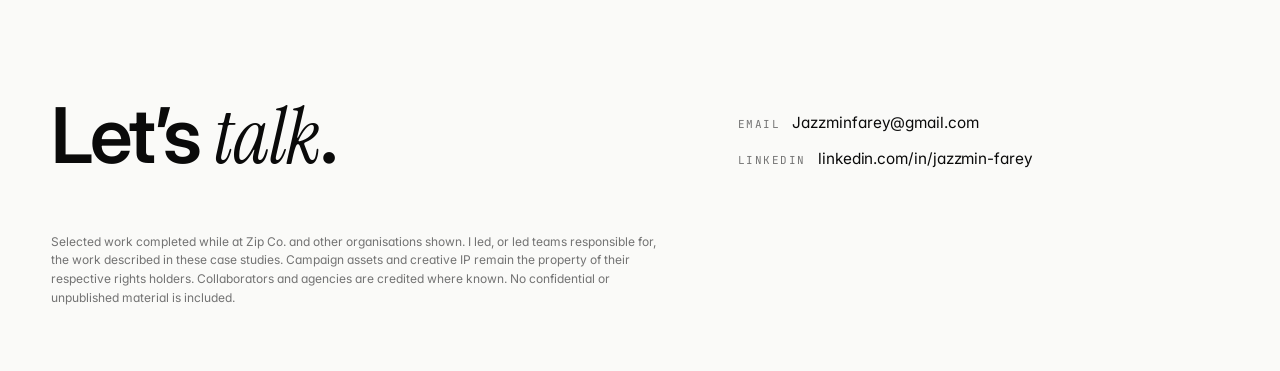
==== commit 585ae98d: "Refine headline crop and document reference-led creative choices" ====
--- a/index.html
+++ b/index.html
@@ -47,7 +47,7 @@
 <section aria-label="Portfolio projects" class="wrap section" id="work">
 <div class="showcase">
 <a aria-label="Money Your Way · case study" class="proj span-7 money-tile" href="money-your-way.html">
-<div class="proj-image money-cover"><img alt="Money Your Way campaign creative" height="370" loading="lazy" src="Assets/drive/money-moodboard.webp" width="1080"/></div>
+<div class="proj-image money-cover"><img alt="Unfollow old spending habits — Money Your Way" height="1080" loading="lazy" src="Assets/drive/money-0.webp" width="1080"/></div>
 <div class="proj-foot">
 <span class="t">Money Your Way</span>
 </div>
--- a/styles/home.css
+++ b/styles/home.css
@@ -40,3 +40,5 @@
 .home .proj-typo{padding:24px}.home .proj-typo .bigword{font-size:clamp(35px,3.7vw,53px)}.better-cover span{font-size:clamp(44px,5vw,72px)}
 @media(max-width:1000px){.home-hero{gap:28px;grid-template-columns:1.8fr 1fr}.home-introduction h1{font-size:44px}.home-introduction p{font-size:16px}}
 @media(max-width:759px){.home-hero{display:flex;flex-direction:column-reverse;gap:28px;padding-block:100px 36px}.home-introduction{max-width:600px;text-align:center}.home-introduction h1{font-size:48px;margin-bottom:18px}.home-motion{width:100%}.home #work{max-width:none}.home .showcase{grid-template-columns:1fr;gap:20px}.home .proj-typo .bigword{font-size:clamp(40px,10vw,64px)}.home .proj-foot,.home .work-label{align-items:flex-end;justify-content:flex-start;text-align:left;background:linear-gradient(transparent 60%,rgba(0,0,0,.75));opacity:1;padding:16px}.home .proj-foot .t,.home .work-label h3{font-size:19px}.home .better-tile .proj-foot,.home .system-tile .proj-foot{opacity:0}.home .proj-image,.home .earlier-image{aspect-ratio:3/2}}
+
+.home .money-cover img{object-position:50% 0%}
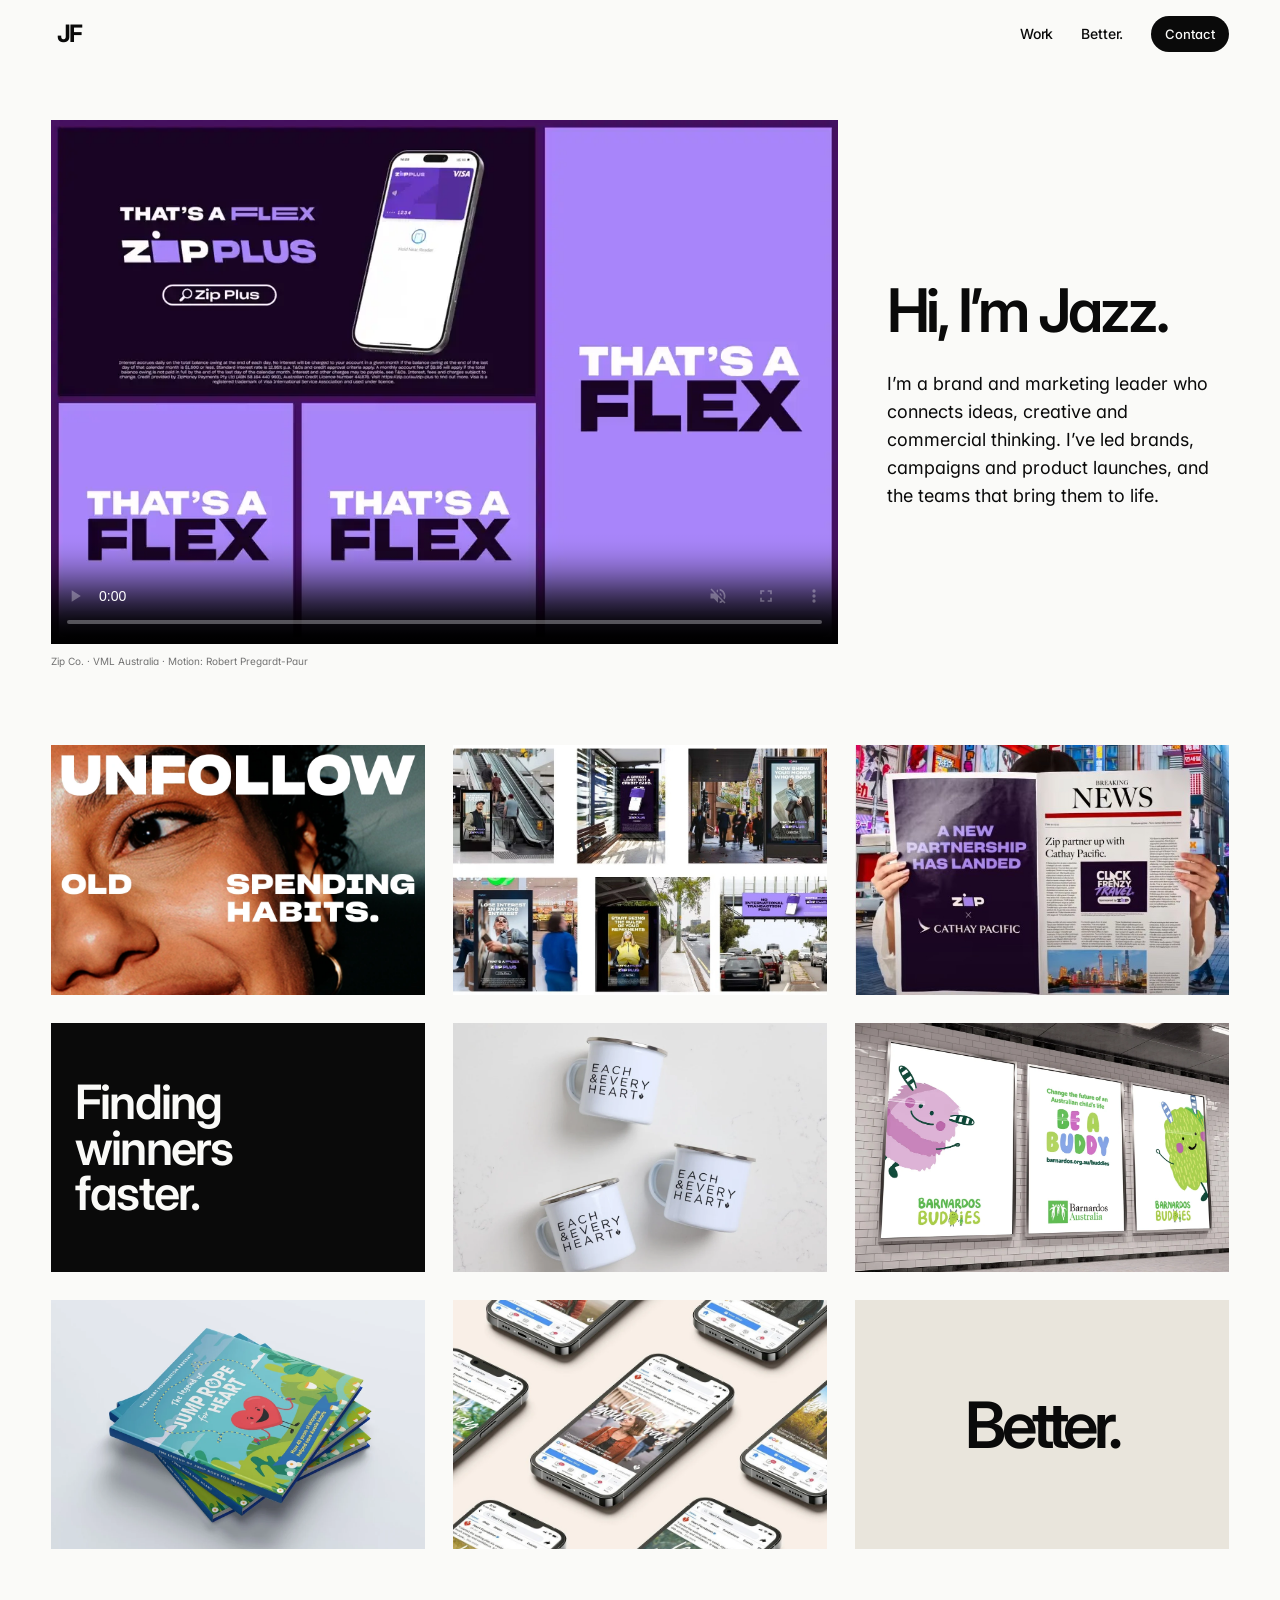
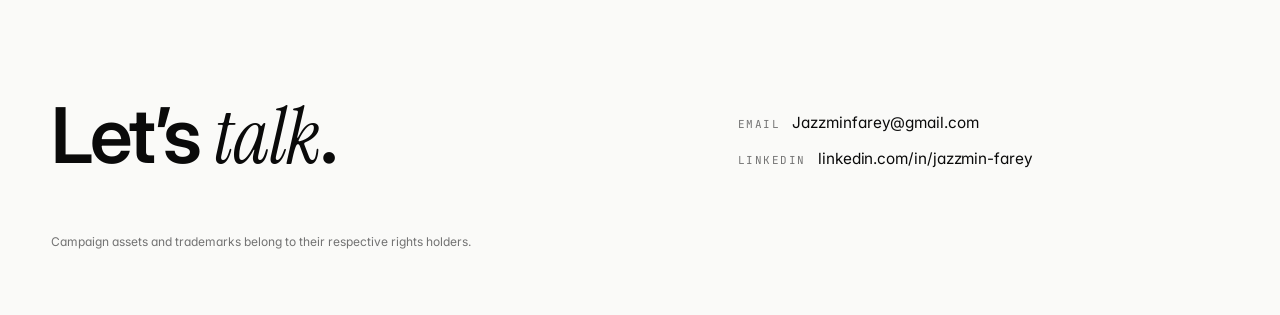
==== commit b15d3c9b: "Clarify case stories from original portfolio sources and move notices to footer" ====
--- a/index.html
+++ b/index.html
@@ -88,7 +88,7 @@
 </ul>
 </div>
 </div>
-<p class="contact-disclaimer">Selected work completed while at Zip Co. and other organisations shown. I led, or led teams responsible for, the work described in these case studies. Campaign assets and creative IP remain the property of their respective rights holders. Collaborators and agencies are credited where known. No confidential or unpublished material is included.</p>
+<p class="contact-disclaimer">Campaign assets and trademarks belong to their respective rights holders.</p>
 </section>
 <script defer="" src="scripts/main.js"></script>
 <script defer="" src="scripts/portfolio-motion.js"></script></body>
